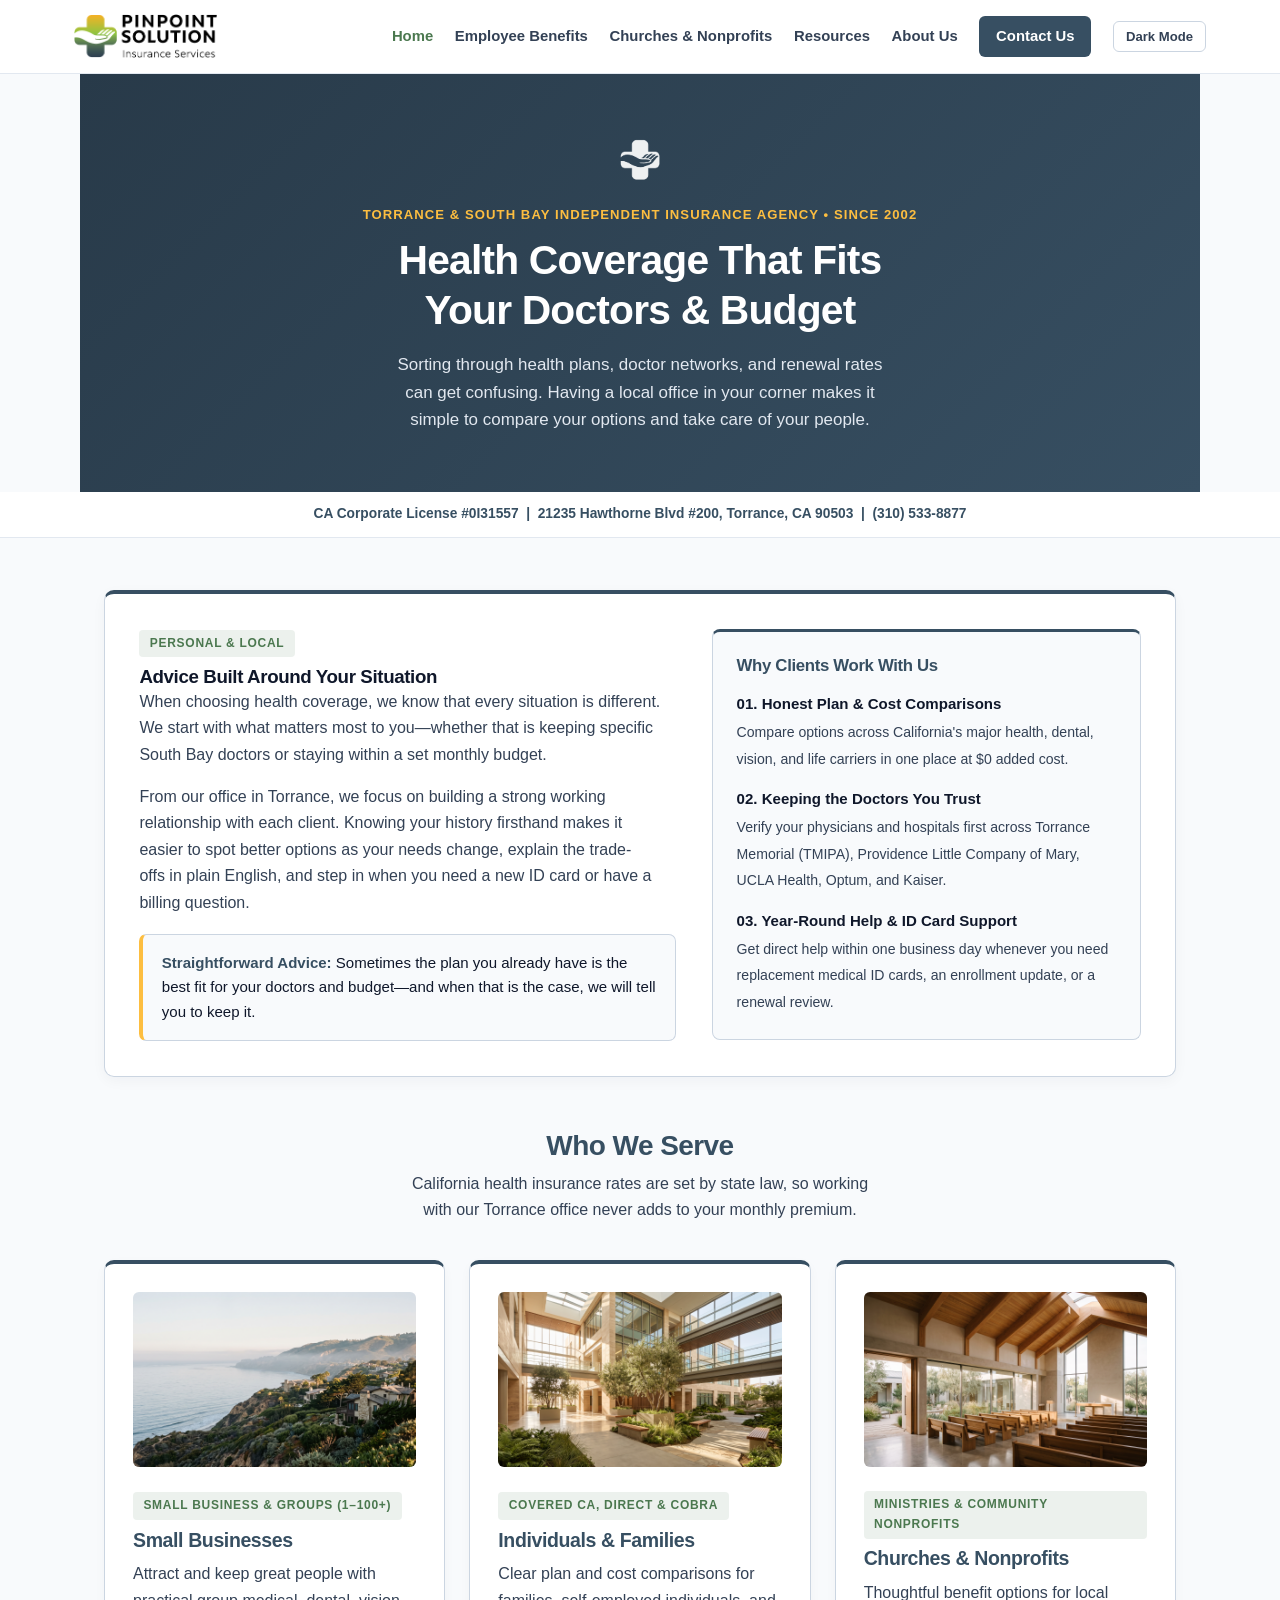
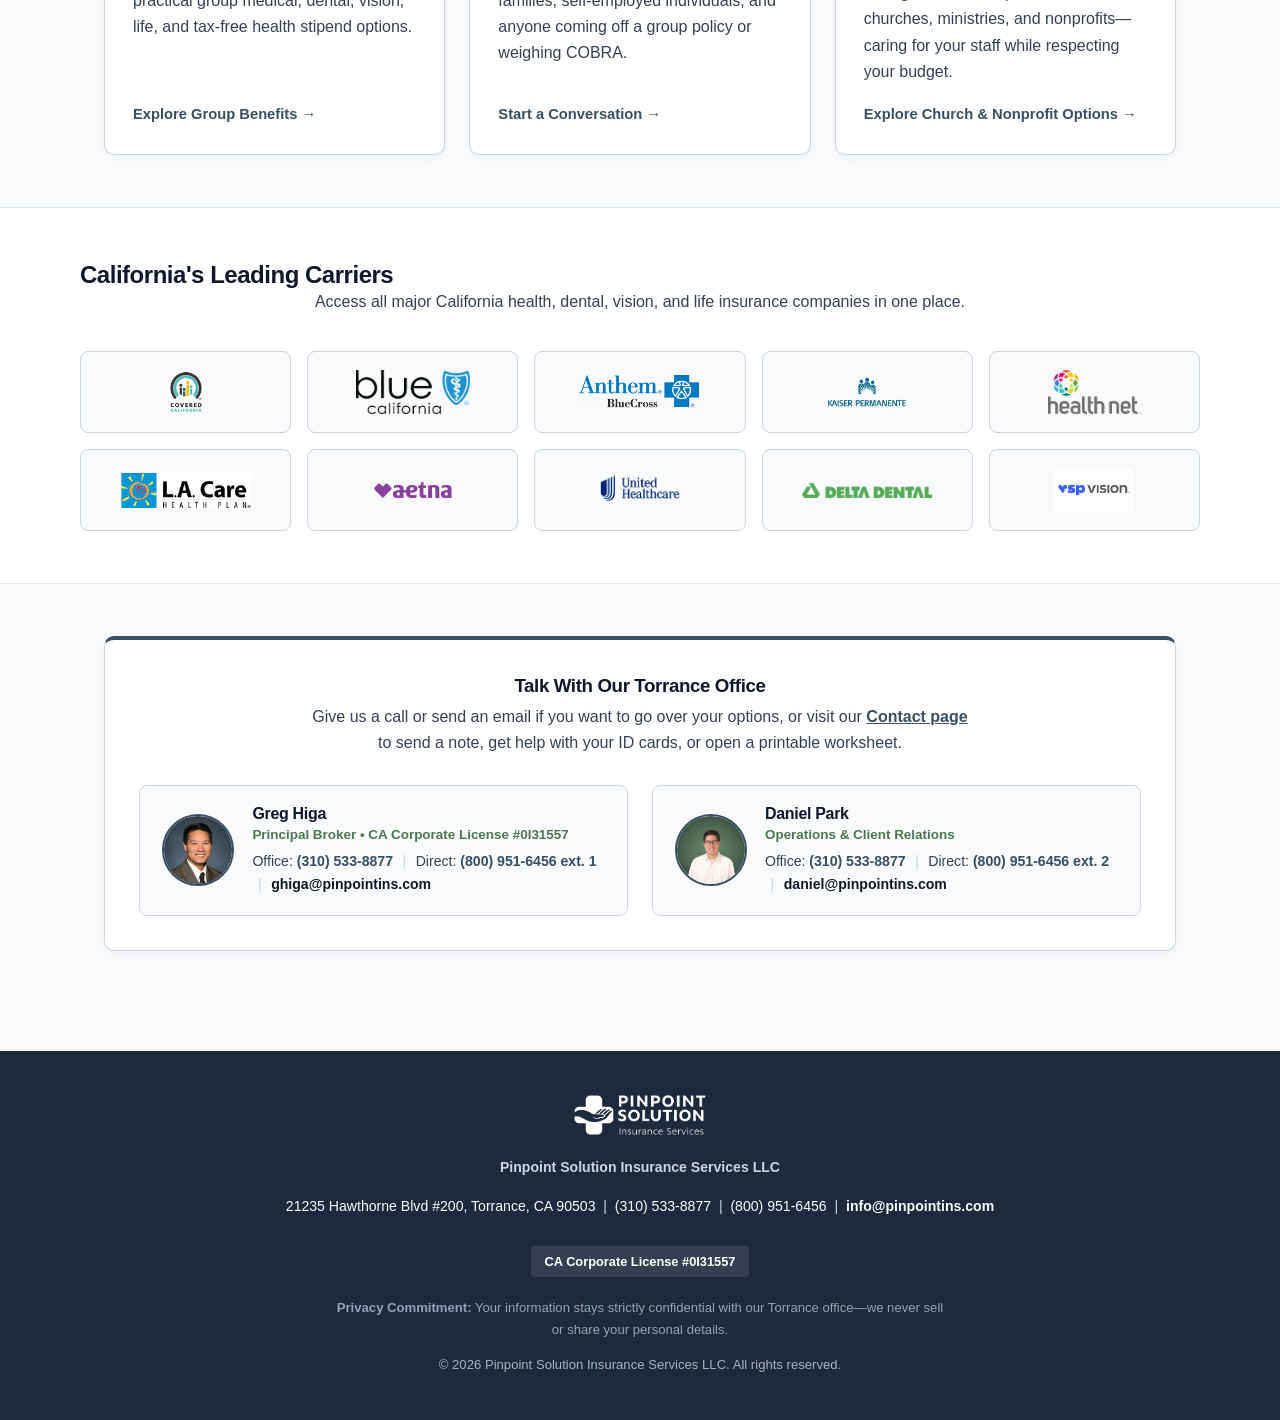
==== index.html @ db75f874 "Greg's words" ====
<!DOCTYPE html>
<html lang="en">
<head>
    <meta charset="UTF-8">
    <meta name="viewport" content="width=device-width, initial-scale=1.0">
    <meta name="description" content="Independent health, dental, vision, and life insurance in Torrance and the South Bay—helping families, small businesses, churches, and nonprofits find coverage that fits their doctors and budget.">
    <title>Pinpoint Solution Insurance Services LLC | Torrance &amp; South Bay, CA</title>
    <link rel="canonical" href="https://pinpointins.com/">
    <link rel="icon" type="image/png" href="images/logo-mark-white.png">
    <link rel="stylesheet" href="style.css?v=2026.25">
    <script>
        (function() {
            const saved = localStorage.getItem('theme') || (window.matchMedia('(prefers-color-scheme: dark)').matches ? 'dark' : 'light');
            if (saved === 'dark') document.documentElement.setAttribute('data-theme', 'dark');
        })();
    </script>
    <script type="application/ld+json">
    {
      "@context": "https://schema.org",
      "@type": "InsuranceAgency",
      "name": "Pinpoint Solution Insurance Services LLC",
      "url": "https://pinpointins.com",
      "telephone": "+1-310-533-8877",
      "email": "info@pinpointins.com",
      "foundingDate": "2013",
      "address": {
        "@type": "PostalAddress",
        "streetAddress": "21235 Hawthorne Blvd #200",
        "addressLocality": "Torrance",
        "addressRegion": "CA",
        "postalCode": "90503",
        "addressCountry": "US"
      }
    }
    </script>
</head>
<body>
    <a href="#main-content" class="skip-link">Skip to main content</a>

    <header>
        <div class="nav-container">
            <a href="index.html" class="logo-area">
                <img src="images/logo-color.png" alt="Pinpoint Solution Insurance Services" onload="this.style.display='block'; this.nextElementSibling.style.display='none';" onerror="this.style.display='none'; this.nextElementSibling.style.display='block';">
                <div class="logo-fallback-text" style="display:none;">PINPOINT SOLUTION<span>Insurance Services</span></div>
            </a>
            <button class="menu-toggle" aria-label="Toggle Navigation" aria-expanded="false" onclick="toggleMobileNav(this)">Menu</button>
            <nav class="nav-links">
                <a href="index.html" class="active">Home</a>
                <a href="benefits.html">Employee Benefits</a>
                <a href="nonprofits-churches.html">Churches &amp; Nonprofits</a>
                <a href="resources.html">Resources</a>
                <a href="about.html">About Us</a>
                <a href="quote.html" class="btn-nav">Contact Us</a>
                <button class="dark-mode-toggle" id="themeToggle" aria-label="Toggle Dark Mode" onclick="toggleTheme()">Dark Mode</button>
            </nav>
        </div>
    </header>

    <main id="main-content">
        <section class="hero">
            <img src="images/logo-mark-white.png" alt="" class="hero-mark" onerror="this.style.display='none'">
            <div class="eyebrow">Torrance &amp; South Bay Independent Insurance Agency • Since 2002</div>
            <h1>Health Coverage That Fits Your Doctors &amp; Budget</h1>
            <p>Sorting through health plans, doctor networks, and renewal rates can get confusing. Having a local office in your corner makes it simple to compare your options and take care of your people.</p>
        </section>

        <div class="trust-bar">
            CA Corporate License #0I31557 &nbsp;|&nbsp; 21235 Hawthorne Blvd #200, Torrance, CA 90503 &nbsp;|&nbsp; (310) 533-8877
        </div>

        <section>
            <div class="content-block content-split" style="margin-bottom: 3.25rem;">
                <div>
                    <span class="pillar-tag">Personal &amp; Local</span>
                    <h3>Advice Built Around Your Situation</h3>
                    <p>When choosing health coverage, we know that every situation is different. We start with what matters most to you—whether that is keeping specific South Bay doctors or staying within a set monthly budget.</p>
                    <p>From our office in Torrance, we focus on building a strong working relationship with each client. Knowing your history firsthand makes it easier to spot better options as your needs change, explain the trade-offs in plain English, and step in when you need a new ID card or have a billing question.</p>
                    <div style="margin-top: 1.15rem; padding: 0.95rem 1.15rem; background: var(--light); border: 1px solid var(--border); border-left: 4px solid var(--accent-yellow); border-radius: 0.45rem; font-size: 0.94rem; color: var(--dark);">
                        <strong style="color: var(--primary);">Straightforward Advice:</strong> Sometimes the plan you already have is the best fit for your doctors and budget—and when that is the case, we will tell you to keep it.
                    </div>
                </div>
                <div class="architectural-panel">
                    <h4>Why Clients Work With Us</h4>
                    <div class="arch-list">
                        <div class="arch-item">
                            <strong>01. Honest Plan &amp; Cost Comparisons</strong>
                            <span>Compare options across California's major health, dental, vision, and life carriers in one place at $0 added cost.</span>
                        </div>
                        <div class="arch-item">
                            <strong>02. Keeping the Doctors You Trust</strong>
                            <span>Verify your physicians and hospitals first across Torrance Memorial (TMIPA), Providence Little Company of Mary, UCLA Health, Optum, and Kaiser.</span>
                        </div>
                        <div class="arch-item">
                            <strong>03. Year-Round Help &amp; ID Card Support</strong>
                            <span>Get direct help within one business day whenever you need replacement medical ID cards, an enrollment update, or a renewal review.</span>
                        </div>
                    </div>
                </div>
            </div>

            <h2>Who We Serve</h2>
            <p class="section-intro">California health insurance rates are set by state law, so working with our Torrance office never adds to your monthly premium.</p>
            
            <div class="grid-3">
                <div class="card">
                    <div>
                        <img src="images/torrance-office-exterior.jpg" alt="South Bay commercial office building architecture" class="card-photo" loading="lazy" onerror="this.onerror=null; this.src='https://images.unsplash.com/photo-1486406146926-c627a92ad1ab?auto=format&fit=crop&w=900&q=80';">
                        <span class="pillar-tag">Small Business &amp; Groups (1–100+)</span>
                        <h3>Small Businesses</h3>
                        <p>Attract and keep great people with practical group medical, dental, vision, life, and tax-free health stipend options.</p>
                    </div>
                    <a href="benefits.html" class="card-link">Explore Group Benefits&nbsp;&rarr;</a>
                </div>
                <div class="card">
                    <div>
                        <img src="images/south-bay-medical.jpg" alt="Sunlit modern hospital campus exterior" class="card-photo" loading="lazy" onerror="this.onerror=null; this.src='https://images.unsplash.com/photo-1587351021759-3e566b6af7cc?auto=format&fit=crop&w=900&q=80';">
                        <span class="pillar-tag">Covered CA, Direct &amp; COBRA</span>
                        <h3>Individuals &amp; Families</h3>
                        <p>Clear plan and cost comparisons for families, self-employed individuals, and anyone coming off a group policy or weighing COBRA.</p>
                    </div>
                    <a href="quote.html" class="card-link">Start a Conversation&nbsp;&rarr;</a>
                </div>
                <div class="card">
                    <div>
                        <img src="images/sanctuary-architecture.jpg" alt="Wide-angle view of sunlit sanctuary architecture showing pews and vaulted ceiling" class="card-photo" loading="lazy" onerror="this.onerror=null; this.src='https://images.unsplash.com/photo-1548625361-16802b16346b?auto=format&fit=crop&w=900&q=80';">
                        <span class="pillar-tag">Ministries &amp; Community Nonprofits</span>
                        <h3>Churches &amp; Nonprofits</h3>
                        <p>Thoughtful benefit options for local churches, ministries, and nonprofits—caring for your staff while respecting your budget.</p>
                    </div>
                    <a href="nonprofits-churches.html" class="card-link">Explore Church &amp; Nonprofit Options&nbsp;&rarr;</a>
                </div>
            </div>
        </section>

        <section style="background: var(--card-bg); max-width: 100%; border-top: 1px solid var(--border-gray); border-bottom: 1px solid var(--border-gray);">
            <div style="max-width: 1120px; margin: 0 auto;">
                <h2>California's Leading Carriers</h2>
                <p class="section-intro">Access all major California health, dental, vision, and life insurance companies in one place.</p>
                
                <div class="carrier-grid">
                    <div class="carrier-card"><img src="images/coveredca.png" alt="Covered California" loading="lazy" onerror="this.style.display='none'; this.nextElementSibling.style.display='block';"><span class="carrier-fallback" style="display:none;">Covered California</span></div>
                    <div class="carrier-card"><img src="images/blueshield.png" alt="Blue Shield of California" loading="lazy" onerror="this.style.display='none'; this.nextElementSibling.style.display='block';"><span class="carrier-fallback" style="display:none;">Blue Shield of CA</span></div>
                    <div class="carrier-card"><img src="images/anthem.png" alt="Anthem Blue Cross" loading="lazy" onerror="this.style.display='none'; this.nextElementSibling.style.display='block';"><span class="carrier-fallback" style="display:none;">Anthem Blue Cross</span></div>
                    <div class="carrier-card"><img src="images/kaiser.png" alt="Kaiser Permanente" loading="lazy" onerror="this.style.display='none'; this.nextElementSibling.style.display='block';"><span class="carrier-fallback" style="display:none;">Kaiser Permanente</span></div>
                    <div class="carrier-card"><img src="images/healthnet.png" alt="Health Net" loading="lazy" onerror="this.style.display='none'; this.nextElementSibling.style.display='block';"><span class="carrier-fallback" style="display:none;">Health Net</span></div>
                    <div class="carrier-card"><img src="images/lacare.png" alt="L.A. Care Health Plan" loading="lazy" onerror="this.style.display='none'; this.nextElementSibling.style.display='block';"><span class="carrier-fallback" style="display:none;">L.A. Care</span></div>
                    <div class="carrier-card"><img src="images/aetna.png" alt="Aetna" loading="lazy" onerror="this.style.display='none'; this.nextElementSibling.style.display='block';"><span class="carrier-fallback" style="display:none;">Aetna</span></div>
                    <div class="carrier-card"><img src="images/united.png" alt="UnitedHealthcare" loading="lazy" onerror="this.style.display='none'; this.nextElementSibling.style.display='block';"><span class="carrier-fallback" style="display:none;">UnitedHealthcare</span></div>
                    <div class="carrier-card"><img src="images/delta.png" alt="Delta Dental" loading="lazy" onerror="this.style.display='none'; this.nextElementSibling.style.display='block';"><span class="carrier-fallback" style="display:none;">Delta Dental</span></div>
                    <div class="carrier-card"><img src="images/vsp.png" alt="VSP Vision" loading="lazy" onerror="this.style.display='none'; this.nextElementSibling.style.display='block';"><span class="carrier-fallback" style="display:none;">VSP Vision</span></div>
                </div>
            </div>
        </section>

        <section>
            <div class="content-block" style="margin-bottom: 0;">
                <h3 style="text-align: center; margin-bottom: 0.4rem;">Talk With Our Torrance Office</h3>
                <p style="text-align: center; max-width: 660px; margin: 0 auto 1.75rem auto;">Give us a call or send an email if you want to go over your options, or visit our <a href="quote.html" style="color: var(--primary); font-weight: 700;">Contact page</a> to send a note, get help with your ID cards, or open a printable worksheet.</p>
                
                <div class="grid-2">
                    <div class="team-mini-card">
                        <img src="images/greg-higa.jpg" alt="Greg Higa, Principal Broker" onerror="this.style.display='none'">
                        <div>
                            <h4>Greg Higa</h4>
                            <p class="team-role">Principal Broker • CA Corporate License #0I31557</p>
                            <p class="team-contact">
                                <span>Office: <a href="tel:13105338877">(310) 533-8877</a></span>
                                <span class="contact-sep">|</span>
                                <span>Direct: <a href="tel:18009516456">(800) 951-6456 ext. 1</a></span>
                                <span class="contact-sep">|</span>
                                <span class="email-text">ghiga@pinpointins.com</span>
                            </p>
                        </div>
                    </div>
                    <div class="team-mini-card">
                        <img src="images/daniel-park.jpg" alt="Daniel Park, Operations &amp; Client Relations" onerror="this.style.display='none'">
                        <div>
                            <h4>Daniel Park</h4>
                            <p class="team-role">Operations &amp; Client Relations</p>
                            <p class="team-contact">
                                <span>Office: <a href="tel:13105338877">(310) 533-8877</a></span>
                                <span class="contact-sep">|</span>
                                <span>Direct: <a href="tel:18009516456">(800) 951-6456 ext. 2</a></span>
                                <span class="contact-sep">|</span>
                                <span class="email-text">daniel@pinpointins.com</span>
                            </p>
                        </div>
                    </div>
                </div>
            </div>
        </section>
    </main>

    <footer>
        <img src="images/logo-white.png" alt="Pinpoint Solution Insurance Services" class="footer-logo" onerror="this.style.display='none'">
        <p><strong>Pinpoint Solution Insurance Services LLC</strong></p>
        <p>
            <a href="https://maps.google.com/?q=21235+Hawthorne+Blvd+%23200,+Torrance,+CA+90503" target="_blank" rel="noopener">21235 Hawthorne Blvd #200, Torrance, CA 90503</a> &nbsp;|&nbsp;
            <a href="tel:13105338877">(310) 533-8877</a> &nbsp;|&nbsp;
            <a href="tel:18009516456">(800) 951-6456</a> &nbsp;|&nbsp;
            <span class="email-text">info@pinpointins.com</span>
        </p>
        <div class="license-badge">CA Corporate License #0I31557</div>
        <p class="privacy-note"><strong>Privacy Commitment:</strong> Your information stays strictly confidential with our Torrance office—we never sell or share your personal details.</p>
        <p style="margin-top: 0.85rem; opacity: 0.8; font-size: 0.82rem;">&copy; 2026 Pinpoint Solution Insurance Services LLC. All rights reserved.</p>
    </footer>

    <script>
        function toggleMobileNav(btn) {
            const nav = document.querySelector('.nav-links');
            const isOpen = nav.classList.toggle('open');
            btn.setAttribute('aria-expanded', String(isOpen));
        }
        document.addEventListener('keydown', function(e) {
            if (e.key === 'Escape') {
                const nav = document.querySelector('.nav-links');
                const btn = document.querySelector('.menu-toggle');
                if (nav && nav.classList.contains('open')) {
                    nav.classList.remove('open');
                    if (btn) btn.setAttribute('aria-expanded', 'false');
                }
            }
        });
        function applyTheme(theme) {
            const root = document.documentElement;
            const btn = document.getElementById('themeToggle');
            const logoImg = document.querySelector('.logo-area img');
            if (theme === 'dark') {
                root.setAttribute('data-theme', 'dark');
                if (btn) btn.textContent = 'Light Mode';
                if (logoImg) logoImg.src = 'images/logo-white.png';
            } else {
                root.removeAttribute('data-theme');
                if (btn) btn.textContent = 'Dark Mode';
                if (logoImg) logoImg.src = 'images/logo-color.png';
            }
        }
        applyTheme(localStorage.getItem('theme') || (window.matchMedia('(prefers-color-scheme: dark)').matches ? 'dark' : 'light'));
        function toggleTheme() {
            const isDark = document.documentElement.getAttribute('data-theme') === 'dark';
            const newTheme = isDark ? 'light' : 'dark';
            localStorage.setItem('theme', newTheme);
            applyTheme(newTheme);
        }
    </script>
</body>
</html>
---- style.css ----
/* Pinpoint Solution Insurance Services LLC — v2026.25 Design System (Option B: Deep Forest Sage #4b784f Accents Only) */
:root {
    --primary: #374F62;
    --primary-dark: #283a49;
    --secondary-dark: #4b784f;
    --accent-yellow: #FDBE40;
    --dark: #0f172a;
    --text: #334155;
    --light: #f8fafc;
    --stone: #f1f5f9;
    --sage-tint: rgba(75, 120, 79, 0.1);
    --border: #cbd5e1;
    --border-gray: #e2e8f0;
    --card-bg: #ffffff;
}

[data-theme="dark"] {
    --primary: #527591;
    --primary-dark: #374F62;
    --secondary-dark: #7cb380;
    --accent-yellow: #FDBE40;
    --dark: #f8fafc;
    --text: #cbd5e1;
    --light: #1e293b;
    --stone: #1e293b;
    --sage-tint: rgba(124, 179, 128, 0.16);
    --border: #334155;
    --border-gray: #334155;
    --card-bg: #0f172a;
}

* {
    box-sizing: border-box;
    margin: 0;
    padding: 0;
}

body {
    font-family: -apple-system, BlinkMacSystemFont, "Segoe UI", Roboto, Helvetica, Arial, sans-serif;
    color: var(--text);
    background-color: var(--light);
    line-height: 1.65;
    -webkit-font-smoothing: antialiased;
}

h1, h2, h3, h4 {
    color: var(--dark);
    line-height: 1.22;
    letter-spacing: -0.02em;
    text-wrap: balance;
}

p {
    margin-bottom: 1rem;
    text-wrap: pretty;
}

p:last-child {
    margin-bottom: 0;
}

.skip-link {
    position: absolute;
    left: -9999px;
    top: 0;
    background: var(--primary);
    color: #fff;
    padding: 0.5rem 1rem;
    z-index: 1000;
}
.skip-link:focus {
    left: 1rem;
    top: 1rem;
}

/* Header & Navigation */
header {
    background: var(--card-bg);
    border-bottom: 1px solid var(--border-gray);
    position: sticky;
    top: 0;
    z-index: 100;
}

.nav-container {
    max-width: 1180px;
    margin: 0 auto;
    padding: 0.9rem 1.5rem;
    display: flex;
    justify-content: space-between;
    align-items: center;
    gap: 2.25rem;
}

.logo-area {
    display: flex;
    align-items: center;
    text-decoration: none;
    flex-shrink: 0;
}

.logo-area img {
    height: 44px;
    width: auto;
    display: block;
}

.logo-fallback-text {
    font-size: 1.15rem;
    font-weight: 800;
    color: var(--primary);
    line-height: 1.1;
}

.logo-fallback-text span {
    display: block;
    font-size: 0.72rem;
    font-weight: 600;
    color: var(--secondary-dark);
    text-transform: uppercase;
    letter-spacing: 0.05em;
}

.nav-links {
    display: flex;
    align-items: center;
    gap: 1.35rem;
}

.nav-links a {
    text-decoration: none;
    color: var(--text);
    font-weight: 600;
    font-size: 0.93rem;
    transition: color 0.15s ease;
    white-space: nowrap;
}

.nav-links a:hover,
.nav-links a.active {
    color: var(--secondary-dark);
}

.nav-links a.btn-nav {
    background: var(--primary);
    color: #ffffff !important;
    padding: 0.5rem 1.05rem;
    border-radius: 6px;
    font-weight: 700;
}

.nav-links a.btn-nav:hover {
    background: var(--primary-dark);
}

.dark-mode-toggle {
    background: transparent;
    border: 1px solid var(--border);
    color: var(--text);
    padding: 0.42rem 0.75rem;
    border-radius: 6px;
    font-size: 0.82rem;
    font-weight: 600;
    cursor: pointer;
    white-space: nowrap;
}

.menu-toggle {
    display: none;
    background: var(--primary);
    color: #fff;
    border: none;
    padding: 0.48rem 0.9rem;
    border-radius: 6px;
    font-weight: 700;
    cursor: pointer;
}

@media (max-width: 1080px) {
    .menu-toggle {
        display: block;
    }
    .nav-links {
        display: none;
        position: absolute;
        top: 100%;
        left: 0;
        right: 0;
        background: var(--card-bg);
        flex-direction: column;
        align-items: flex-start;
        padding: 1.25rem 1.5rem;
        border-bottom: 2px solid var(--border);
        box-shadow: 0 10px 24px rgba(0, 0, 0, 0.08);
    }
    .nav-links.open {
        display: flex;
    }
}

/* Hero Banner */
.hero {
    background: linear-gradient(135deg, #283a49 0%, #374F62 100%);
    color: #ffffff;
    text-align: center;
    padding: 4rem 1.5rem 3.6rem;
    position: relative;
}

.hero-mark {
    height: 44px;
    width: auto;
    margin-bottom: 0.85rem;
    opacity: 0.92;
}

.hero .eyebrow {
    color: var(--accent-yellow);
    font-size: 0.82rem;
    font-weight: 700;
    text-transform: uppercase;
    letter-spacing: 0.08em;
    margin-bottom: 0.65rem;
}

.hero h1 {
    color: #ffffff;
    font-size: clamp(1.85rem, 3.3vw, 2.55rem);
    max-width: 720px;
    margin: 0 auto 0.95rem auto;
    text-wrap: balance;
}

.hero p {
    color: #e2e8f0;
    font-size: 1.06rem;
    max-width: 640px;
    margin: 0 auto;
    text-wrap: balance;
}

.trust-bar {
    background: var(--card-bg);
    border-bottom: 1px solid var(--border-gray);
    text-align: center;
    padding: 0.7rem 1.25rem;
    font-size: 0.86rem;
    font-weight: 600;
    color: var(--primary);
}

/* Main Sections & Layout */
section {
    max-width: 1120px;
    margin: 0 auto;
    padding: 3.25rem 1.5rem;
}

section > h2 {
    text-align: center;
    font-size: 1.75rem;
    margin-bottom: 0.5rem;
    color: var(--primary);
}

.section-intro {
    text-align: center;
    max-width: 660px;
    margin: 0 auto 2.25rem auto;
    color: var(--text);
    text-wrap: balance;
}

.content-block {
    background: var(--card-bg);
    border: 1px solid var(--border);
    border-top: 4px solid var(--primary);
    border-radius: 10px;
    padding: 2.15rem;
    margin-bottom: 2rem;
    box-shadow: 0 4px 14px rgba(15, 23, 42, 0.04);
}

.content-split {
    display: grid;
    grid-template-columns: 1.25fr 1fr;
    gap: 2.25rem;
    align-items: start;
}

@media (max-width: 860px) {
    .content-split {
        grid-template-columns: 1fr;
    }
}

.pillar-tag {
    display: inline-block;
    background: var(--sage-tint);
    color: var(--secondary-dark);
    font-size: 0.75rem;
    font-weight: 700;
    text-transform: uppercase;
    letter-spacing: 0.06em;
    padding: 0.25rem 0.65rem;
    border-radius: 4px;
    margin-bottom: 0.55rem;
}

.architectural-panel {
    background: var(--light);
    border: 1px solid var(--border);
    border-top: 3px solid var(--primary);
    border-radius: 8px;
    padding: 1.5rem;
}

.architectural-panel h4 {
    color: var(--primary);
    font-size: 1.05rem;
    margin-bottom: 1rem;
}

.arch-list {
    display: flex;
    flex-direction: column;
    gap: 0.95rem;
}

.arch-item strong {
    display: block;
    color: var(--dark);
    font-size: 0.94rem;
    margin-bottom: 0.15rem;
}

.arch-item span {
    font-size: 0.88rem;
    color: var(--text);
}

/* Grids & Cards */
.grid-3 {
    display: grid;
    grid-template-columns: repeat(3, 1fr);
    gap: 1.5rem;
}

.grid-2 {
    display: grid;
    grid-template-columns: repeat(2, 1fr);
    gap: 1.5rem;
}

@media (max-width: 900px) {
    .grid-3, .grid-2 {
        grid-template-columns: 1fr;
    }
}

.card {
    background: var(--card-bg);
    border: 1px solid var(--border);
    border-top: 4px solid var(--primary);
    border-radius: 10px;
    padding: 1.75rem;
    display: flex;
    flex-direction: column;
    justify-content: space-between;
    box-shadow: 0 4px 12px rgba(15, 23, 42, 0.03);
}

.card h3 {
    font-size: 1.22rem;
    margin-bottom: 0.55rem;
    color: var(--primary);
}

.card-photo {
    width: 100%;
    height: 175px;
    object-fit: cover;
    border-radius: 6px;
    margin-bottom: 1rem;
}

.card-link {
    display: inline-block;
    margin-top: 1rem;
    color: var(--primary);
    font-weight: 700;
    text-decoration: none;
    font-size: 0.92rem;
}

.card-link:hover {
    color: var(--secondary-dark);
}

.worksheet-link {
    display: inline-block;
    background: var(--sage-tint);
    color: var(--secondary-dark);
    font-weight: 700;
    font-size: 0.84rem;
    padding: 0.4rem 0.8rem;
    border-radius: 6px;
    text-decoration: none;
    border: 1px solid rgba(75, 120, 79, 0.25);
}

.worksheet-link:hover {
    background: var(--primary);
    color: #ffffff;
}

/* Scenic Banner */
.scenic-banner {
    position: relative;
    border-radius: 10px;
    overflow: hidden;
    margin-bottom: 2rem;
    border: 1px solid var(--border);
}

.scenic-banner img {
    width: 100%;
    height: 250px;
    object-fit: cover;
    display: block;
}

.scenic-caption {
    background: var(--primary);
    color: #ffffff;
    font-size: 0.85rem;
    font-weight: 600;
    padding: 0.55rem 1.25rem;
    text-align: center;
}

/* Badges & Callouts */
.network-badges {
    display: flex;
    flex-wrap: wrap;
    gap: 0.5rem;
    margin-top: 0.85rem;
}

.network-badge {
    background: var(--light);
    border: 1px solid var(--border);
    border-left: 3px solid var(--secondary-dark);
    padding: 0.35rem 0.75rem;
    border-radius: 5px;
    font-size: 0.84rem;
    font-weight: 600;
    color: var(--dark);
}

.transition-callout {
    background: var(--card-bg);
    border: 1px solid var(--border);
    border-left: 4px solid var(--accent-yellow);
    border-radius: 8px;
    padding: 1.75rem 2rem;
    margin-top: 2rem;
}

.transition-callout h3 {
    color: var(--primary);
    margin-bottom: 0.5rem;
}

.closing-note {
    background: var(--card-bg);
    border: 1px solid var(--border);
    border-left: 4px solid var(--accent-yellow);
    border-radius: 8px;
    padding: 1.25rem 1.5rem;
    margin-top: 2.25rem;
    font-size: 0.95rem;
}

.closing-note a {
    color: var(--primary);
    font-weight: 700;
}

/* Tables */
.comparison-table-wrapper {
    overflow-x: auto;
}

.comparison-table {
    width: 100%;
    border-collapse: collapse;
    background: var(--card-bg);
    border: 1px solid var(--border);
    font-size: 0.92rem;
}

.comparison-table th,
.comparison-table td {
    border: 1px solid var(--border);
    padding: 0.95rem 1.1rem;
    text-align: left;
    vertical-align: top;
}

.comparison-table th {
    background: var(--light);
    color: var(--primary);
    font-weight: 700;
}

.comparison-table th.highlight-col {
    background: var(--primary);
    color: #ffffff;
    border-top: 3px solid var(--accent-yellow);
}

.comparison-table td.highlight-col {
    background: var(--stone);
    font-weight: 600;
}

/* Carrier Grid */
.carrier-grid {
    display: grid;
    grid-template-columns: repeat(5, 1fr);
    gap: 1rem;
}

@media (max-width: 860px) {
    .carrier-grid {
        grid-template-columns: repeat(2, 1fr);
    }
}

.carrier-card {
    background: var(--light);
    border: 1px solid var(--border);
    border-radius: 8px;
    height: 82px;
    display: flex;
    align-items: center;
    justify-content: center;
    padding: 0.75rem;
}

.carrier-card img {
    max-height: 44px;
    max-width: 130px;
    object-fit: contain;
}

.carrier-fallback {
    font-weight: 700;
    color: var(--primary);
    font-size: 0.9rem;
}

/* Team Cards & About Bios */
.team-mini-card {
    display: flex;
    align-items: center;
    gap: 1.15rem;
    background: var(--light);
    border: 1px solid var(--border);
    border-radius: 8px;
    padding: 1.15rem 1.35rem;
}

.team-mini-card img {
    width: 72px;
    height: 72px;
    border-radius: 50%;
    object-fit: cover;
    border: 2.5px solid var(--primary);
    flex-shrink: 0;
}

.team-role {
    font-size: 0.84rem;
    font-weight: 700;
    color: var(--secondary-dark);
    margin-bottom: 0.25rem;
}

.team-contact {
    font-size: 0.88rem;
}

.team-contact a {
    color: var(--primary);
    font-weight: 700;
    text-decoration: none;
}

.contact-sep {
    margin: 0 0.35rem;
    color: var(--border);
}

.email-text {
    font-weight: 600;
    color: var(--dark);
}

.bio-container {
    display: flex;
    align-items: flex-start;
    gap: 2rem;
}

.bio-image {
    flex: 0 0 auto;
}

.bio-image img {
    width: 175px;
    height: 175px;
    border-radius: 50%;
    object-fit: cover;
    border: 3.5px solid var(--primary);
    display: block;
}

.bio-container > div:last-child {
    flex: 1;
}

@media (max-width: 720px) {
    .bio-container {
        flex-direction: column;
        align-items: center;
        text-align: left;
    }
}

/* Forms (quote.html) */
.mode-tabs {
    display: flex;
    gap: 0.5rem;
    margin-bottom: 1.5rem;
    flex-wrap: wrap;
}

.mode-tab {
    flex: 1;
    min-width: 220px;
    background: var(--light);
    border: 1px solid var(--border);
    color: var(--text);
    padding: 0.75rem 1rem;
    border-radius: 8px;
    font-weight: 700;
    font-size: 0.88rem;
    cursor: pointer;
    text-align: center;
}

.mode-tab.active {
    background: var(--primary);
    color: #ffffff;
    border-color: var(--primary);
}

.form-grid {
    display: grid;
    grid-template-columns: repeat(2, 1fr);
    gap: 1rem;
}

@media (max-width: 680px) {
    .form-grid {
        grid-template-columns: 1fr;
    }
}

.form-group {
    display: flex;
    flex-direction: column;
    gap: 0.3rem;
}

.form-group label {
    font-size: 0.86rem;
    font-weight: 700;
    color: var(--primary);
}

.field-hint {
    font-size: 0.78rem;
    color: var(--text);
    opacity: 0.85;
}

.form-group input,
.form-group select,
.form-group textarea {
    padding: 0.65rem 0.8rem;
    border: 1px solid var(--border);
    border-radius: 6px;
    font-size: 0.92rem;
    background: var(--card-bg);
    color: var(--dark);
    font-family: inherit;
}

.census-panel {
    background: var(--light);
    border: 1px solid var(--border);
    border-radius: 8px;
    padding: 1.25rem;
    margin-top: 1.25rem;
}

.census-row {
    display: grid;
    grid-template-columns: 1.2fr 1fr 0.9fr auto;
    gap: 0.75rem;
    align-items: end;
    margin-bottom: 0.75rem;
}

@media (max-width: 680px) {
    .census-row {
        grid-template-columns: 1fr;
    }
}

.add-member-btn,
.remove-member-btn {
    background: transparent;
    border: 1px solid var(--primary);
    color: var(--primary);
    padding: 0.45rem 0.85rem;
    border-radius: 6px;
    font-weight: 700;
    font-size: 0.84rem;
    cursor: pointer;
}

.pills-container {
    display: flex;
    flex-wrap: wrap;
    gap: 0.5rem;
}

.pill {
    background: var(--light);
    border: 1px solid var(--border);
    color: var(--text);
    padding: 0.45rem 0.85rem;
    border-radius: 20px;
    font-size: 0.84rem;
    font-weight: 600;
    cursor: pointer;
}

.pill.selected {
    background: var(--primary);
    color: #ffffff;
    border-color: var(--primary);
}

.btn {
    background: var(--primary);
    color: #ffffff;
    border: none;
    padding: 0.9rem 1.75rem;
    border-radius: 8px;
    font-weight: 700;
    font-size: 0.98rem;
    cursor: pointer;
}

.btn:hover {
    background: var(--primary-dark);
}

.btn-secondary {
    background: var(--light);
    border: 1px solid var(--border);
    color: var(--primary);
    border-radius: 6px;
    font-weight: 700;
    cursor: pointer;
    text-decoration: none;
    display: inline-block;
}

/* Footer */
footer {
    background: #1e293b;
    color: #cbd5e1;
    text-align: center;
    padding: 2.75rem 1.5rem;
    font-size: 0.88rem;
    margin-top: 3rem;
}

.footer-logo {
    height: 40px;
    width: auto;
    margin-bottom: 0.85rem;
}

footer a {
    color: #f8fafc;
    text-decoration: none;
}

footer .email-text {
    color: #f8fafc;
}

.license-badge {
    display: inline-block;
    background: rgba(255, 255, 255, 0.1);
    color: #ffffff;
    padding: 0.3rem 0.85rem;
    border-radius: 4px;
    font-weight: 700;
    font-size: 0.8rem;
    margin: 0.75rem 0;
}

.privacy-note {
    max-width: 620px;
    margin: 0.5rem auto 0 auto;
    font-size: 0.82rem;
    color: #94a3b8;
}
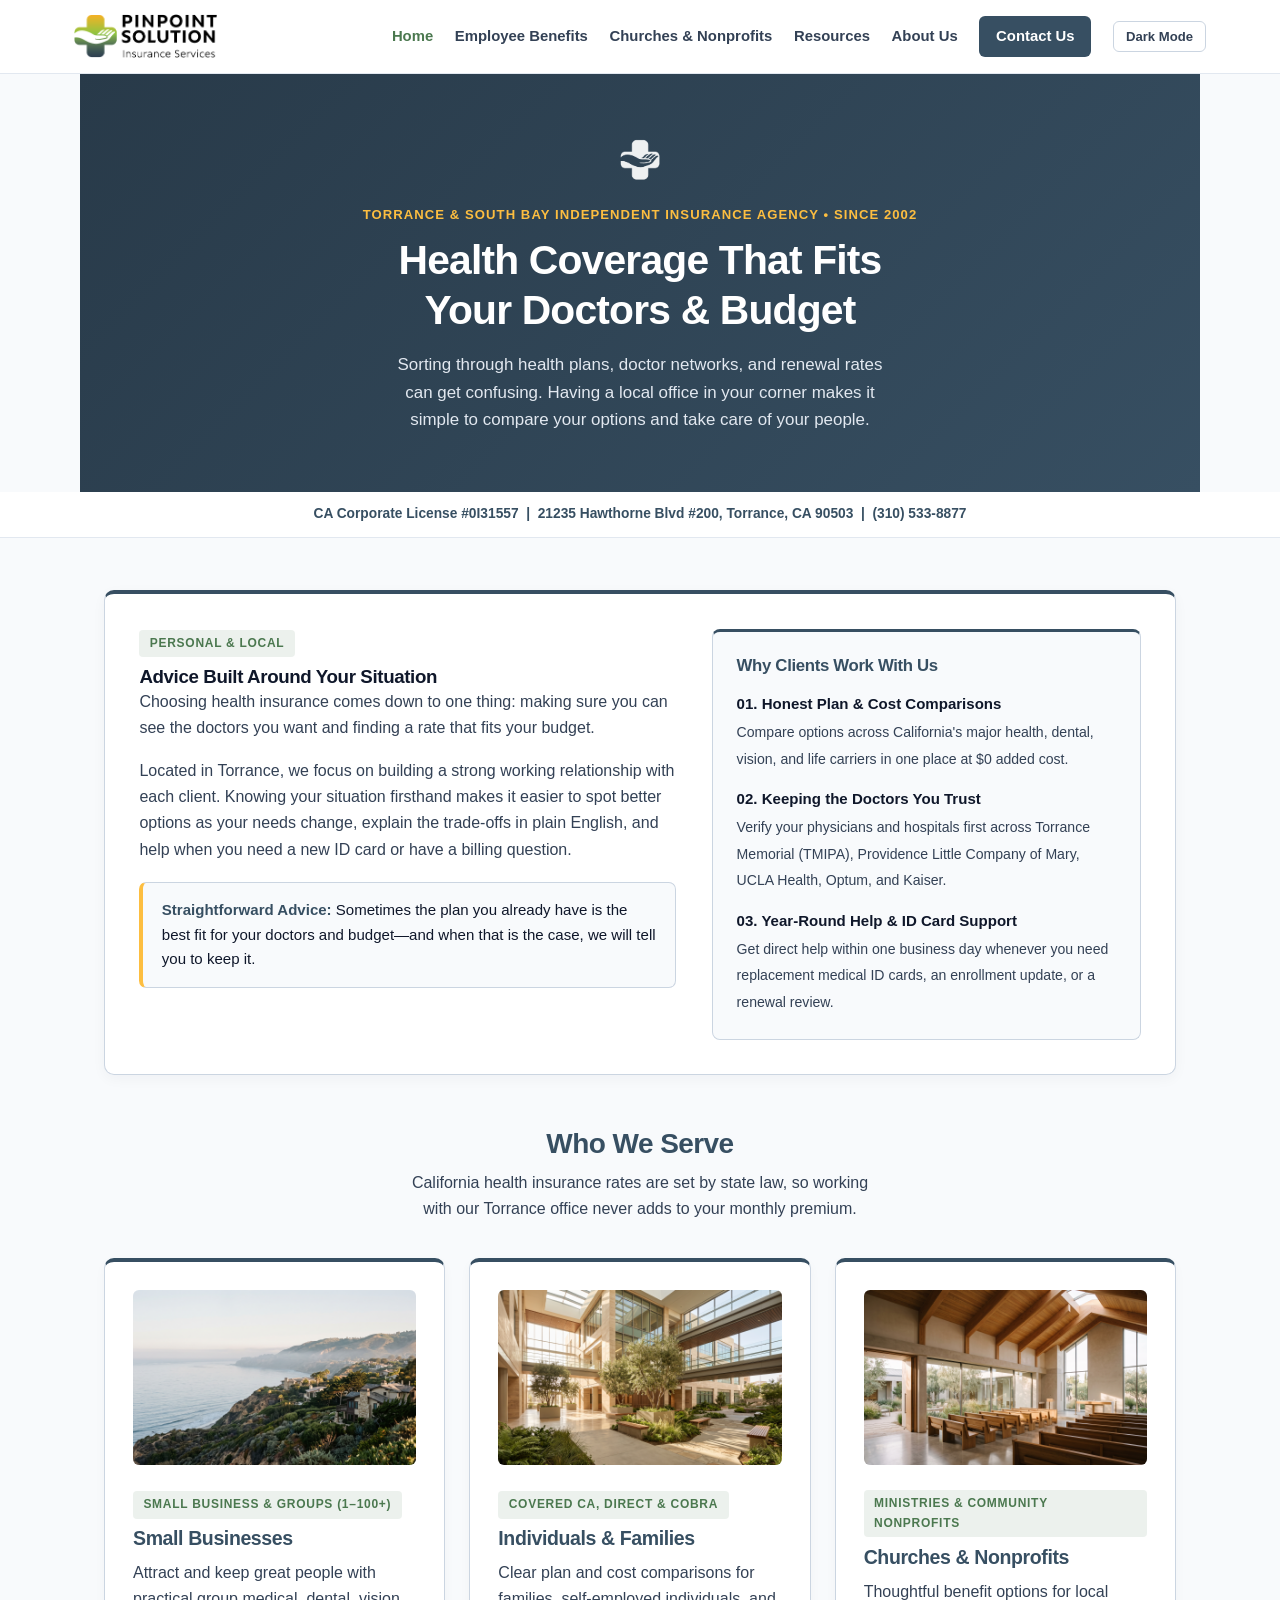
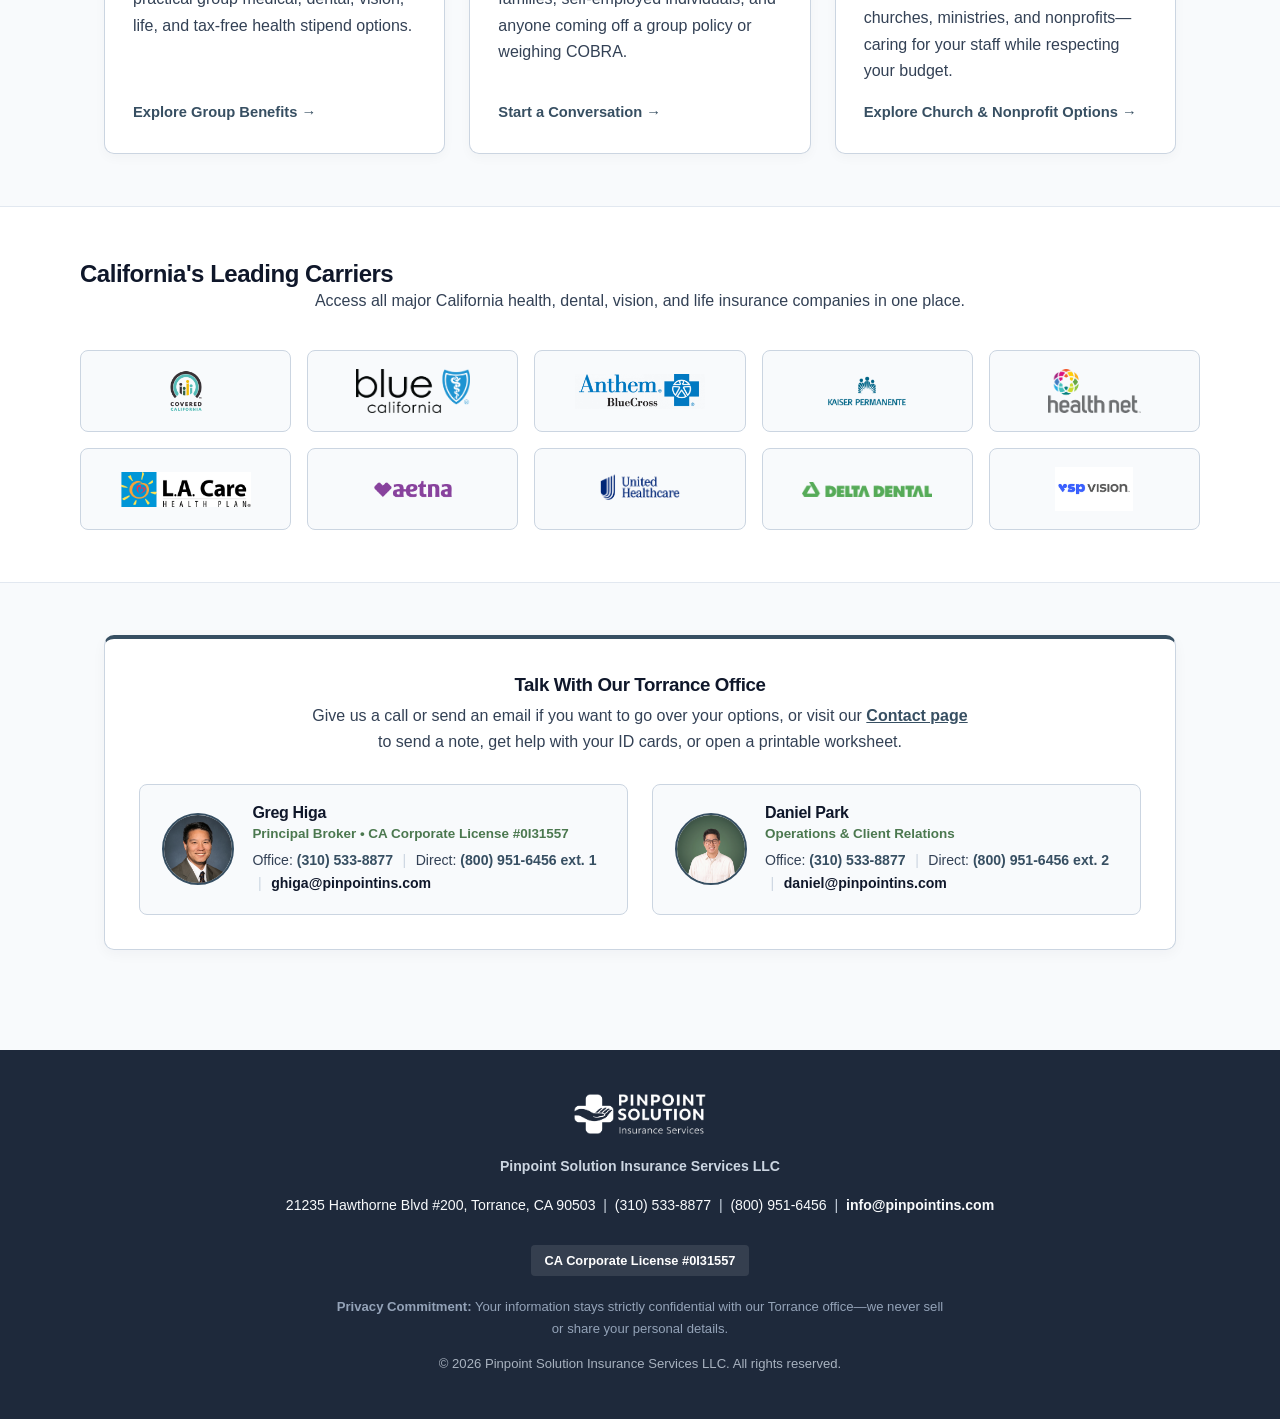
==== commit e1ecb897: "step back" ====
--- a/index.html
+++ b/index.html
@@ -7,7 +7,7 @@
     <title>Pinpoint Solution Insurance Services LLC | Torrance &amp; South Bay, CA</title>
     <link rel="canonical" href="https://pinpointins.com/">
     <link rel="icon" type="image/png" href="images/logo-mark-white.png">
-    <link rel="stylesheet" href="style.css?v=2026.25">
+    <link rel="stylesheet" href="style.css?v=2026.24">
     <script>
         (function() {
             const saved = localStorage.getItem('theme') || (window.matchMedia('(prefers-color-scheme: dark)').matches ? 'dark' : 'light');
@@ -73,8 +73,8 @@
                 <div>
                     <span class="pillar-tag">Personal &amp; Local</span>
                     <h3>Advice Built Around Your Situation</h3>
-                    <p>When choosing health coverage, we know that every situation is different. We start with what matters most to you—whether that is keeping specific South Bay doctors or staying within a set monthly budget.</p>
-                    <p>From our office in Torrance, we focus on building a strong working relationship with each client. Knowing your history firsthand makes it easier to spot better options as your needs change, explain the trade-offs in plain English, and step in when you need a new ID card or have a billing question.</p>
+                    <p>Choosing health insurance comes down to one thing: making sure you can see the doctors you want and finding a rate that fits your budget.</p>
+                    <p>Located in Torrance, we focus on building a strong working relationship with each client. Knowing your situation firsthand makes it easier to spot better options as your needs change, explain the trade-offs in plain English, and help when you need a new ID card or have a billing question.</p>
                     <div style="margin-top: 1.15rem; padding: 0.95rem 1.15rem; background: var(--light); border: 1px solid var(--border); border-left: 4px solid var(--accent-yellow); border-radius: 0.45rem; font-size: 0.94rem; color: var(--dark);">
                         <strong style="color: var(--primary);">Straightforward Advice:</strong> Sometimes the plan you already have is the best fit for your doctors and budget—and when that is the case, we will tell you to keep it.
                     </div>
--- a/style.css
+++ b/style.css
@@ -1,4 +1,4 @@
-/* Pinpoint Solution Insurance Services LLC — v2026.25 Design System (Option B: Deep Forest Sage #4b784f Accents Only) */
+/* Pinpoint Solution Insurance Services LLC — v2026.24 Design System (Option B: Deep Forest Sage #4b784f Accents Only) */
 :root {
     --primary: #374F62;
     --primary-dark: #283a49;
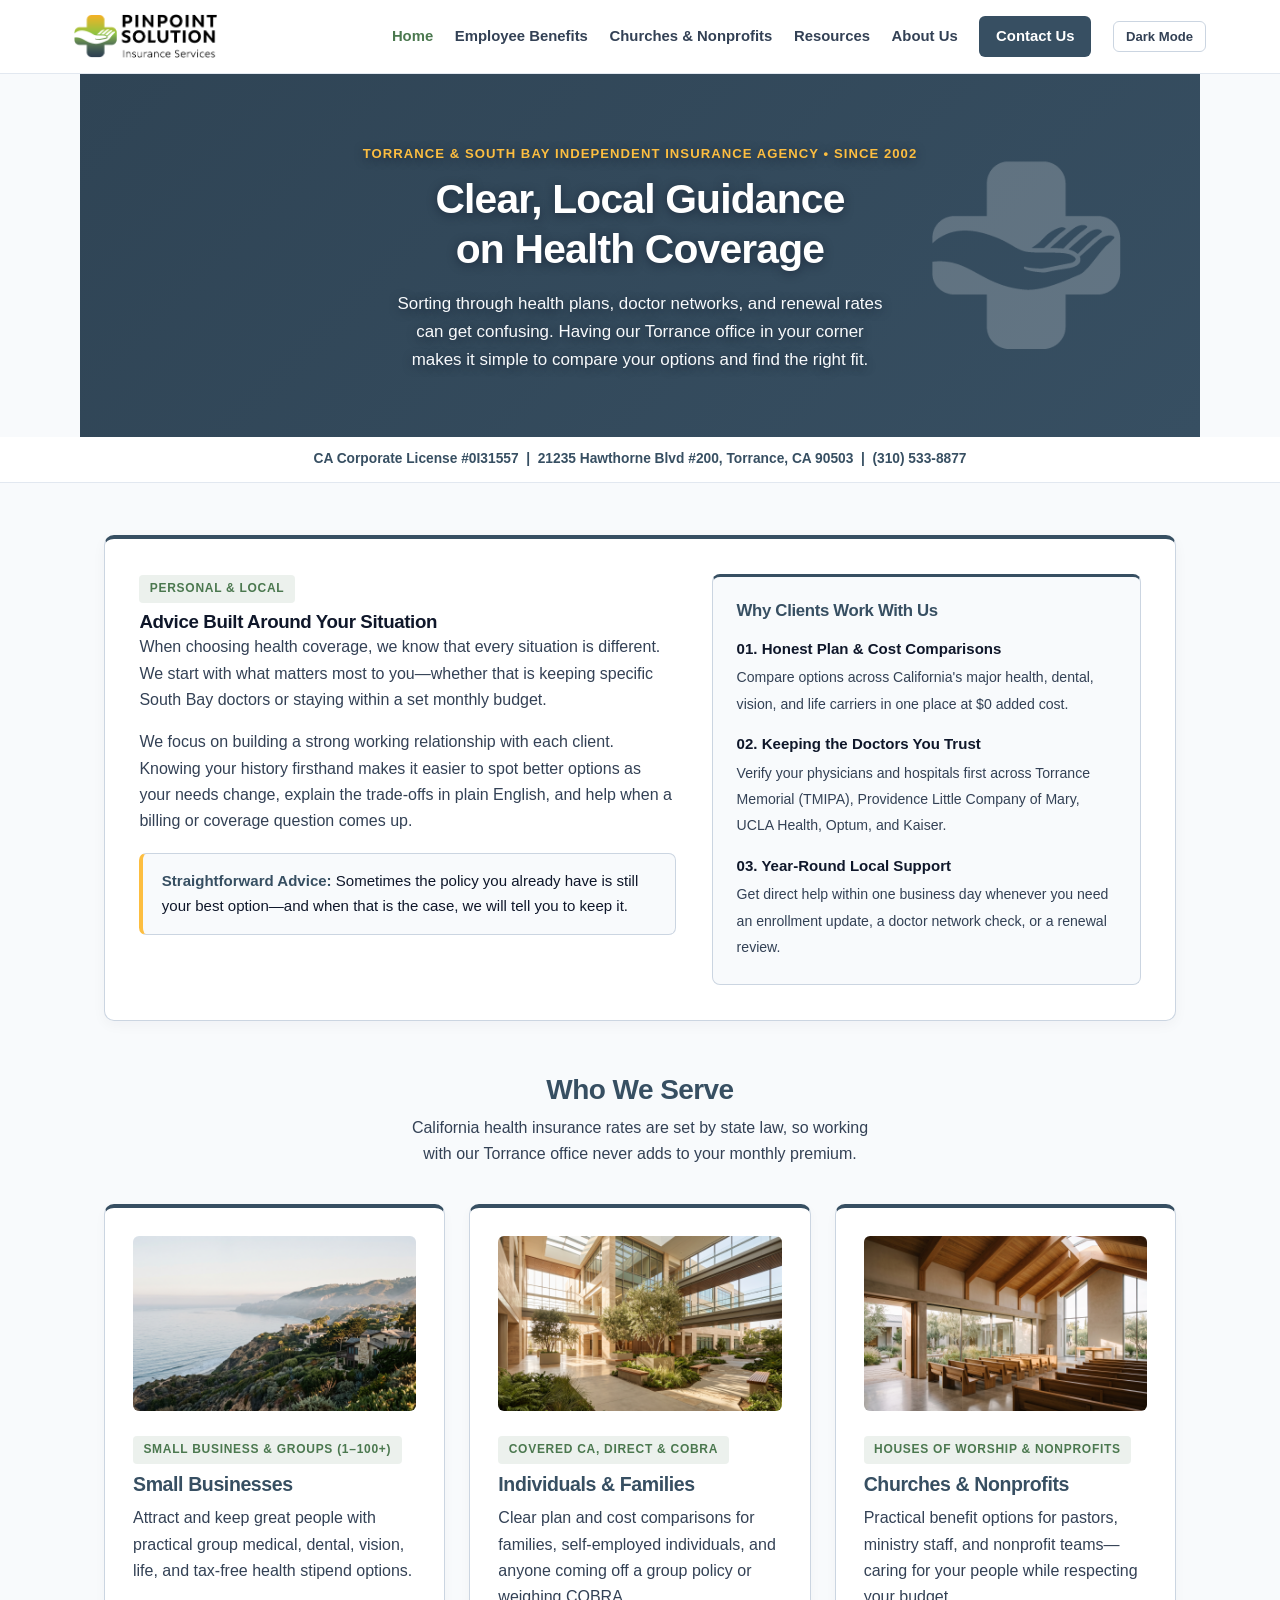
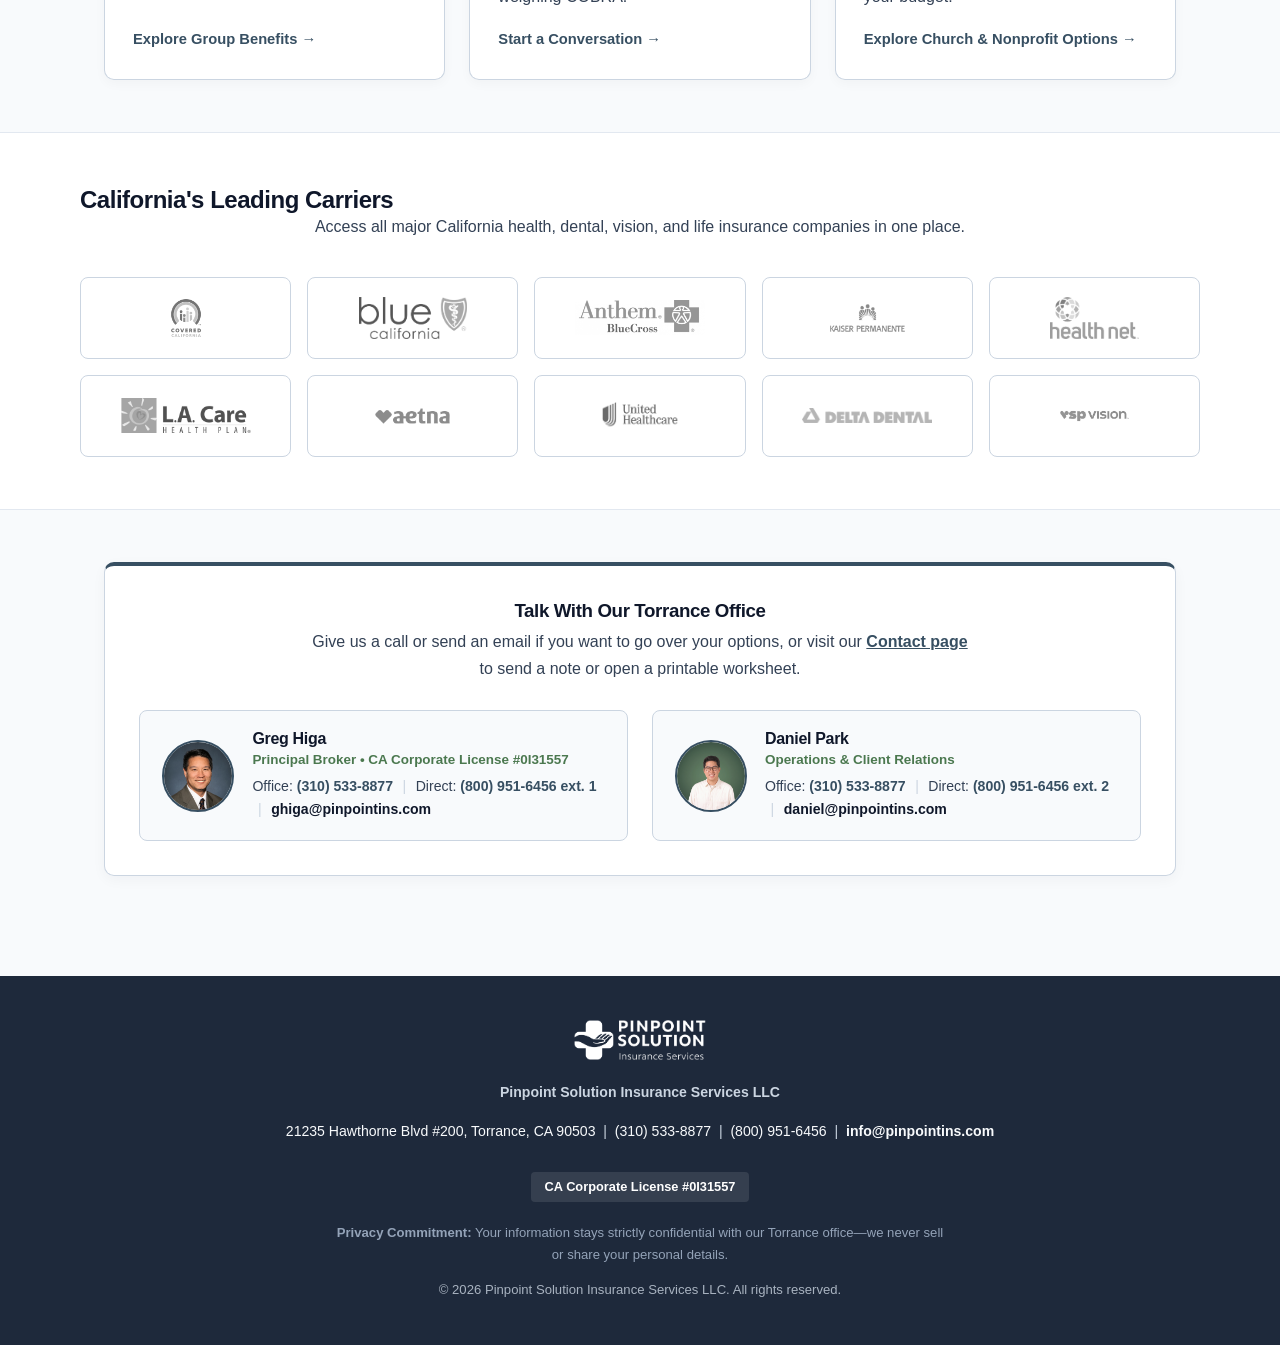
==== commit a265112f: "art" ====
--- a/index.html
+++ b/index.html
@@ -7,7 +7,7 @@
     <title>Pinpoint Solution Insurance Services LLC | Torrance &amp; South Bay, CA</title>
     <link rel="canonical" href="https://pinpointins.com/">
     <link rel="icon" type="image/png" href="images/logo-mark-white.png">
-    <link rel="stylesheet" href="style.css?v=2026.24">
+    <link rel="stylesheet" href="style.css?v=2026.27">
     <script>
         (function() {
             const saved = localStorage.getItem('theme') || (window.matchMedia('(prefers-color-scheme: dark)').matches ? 'dark' : 'light');
@@ -60,8 +60,8 @@
         <section class="hero">
             <img src="images/logo-mark-white.png" alt="" class="hero-mark" onerror="this.style.display='none'">
             <div class="eyebrow">Torrance &amp; South Bay Independent Insurance Agency • Since 2002</div>
-            <h1>Health Coverage That Fits Your Doctors &amp; Budget</h1>
-            <p>Sorting through health plans, doctor networks, and renewal rates can get confusing. Having a local office in your corner makes it simple to compare your options and take care of your people.</p>
+            <h1>Clear, Local Guidance on Health Coverage</h1>
+            <p>Sorting through health plans, doctor networks, and renewal rates can get confusing. Having our Torrance office in your corner makes it simple to compare your options and find the right fit.</p>
         </section>
 
         <div class="trust-bar">
@@ -73,10 +73,10 @@
                 <div>
                     <span class="pillar-tag">Personal &amp; Local</span>
                     <h3>Advice Built Around Your Situation</h3>
-                    <p>Choosing health insurance comes down to one thing: making sure you can see the doctors you want and finding a rate that fits your budget.</p>
-                    <p>Located in Torrance, we focus on building a strong working relationship with each client. Knowing your situation firsthand makes it easier to spot better options as your needs change, explain the trade-offs in plain English, and help when you need a new ID card or have a billing question.</p>
+                    <p>When choosing health coverage, we know that every situation is different. We start with what matters most to you—whether that is keeping specific South Bay doctors or staying within a set monthly budget.</p>
+                    <p>We focus on building a strong working relationship with each client. Knowing your history firsthand makes it easier to spot better options as your needs change, explain the trade-offs in plain English, and help when a billing or coverage question comes up.</p>
                     <div style="margin-top: 1.15rem; padding: 0.95rem 1.15rem; background: var(--light); border: 1px solid var(--border); border-left: 4px solid var(--accent-yellow); border-radius: 0.45rem; font-size: 0.94rem; color: var(--dark);">
-                        <strong style="color: var(--primary);">Straightforward Advice:</strong> Sometimes the plan you already have is the best fit for your doctors and budget—and when that is the case, we will tell you to keep it.
+                        <strong style="color: var(--primary);">Straightforward Advice:</strong> Sometimes the policy you already have is still your best option—and when that is the case, we will tell you to keep it.
                     </div>
                 </div>
                 <div class="architectural-panel">
@@ -91,8 +91,8 @@
                             <span>Verify your physicians and hospitals first across Torrance Memorial (TMIPA), Providence Little Company of Mary, UCLA Health, Optum, and Kaiser.</span>
                         </div>
                         <div class="arch-item">
-                            <strong>03. Year-Round Help &amp; ID Card Support</strong>
-                            <span>Get direct help within one business day whenever you need replacement medical ID cards, an enrollment update, or a renewal review.</span>
+                            <strong>03. Year-Round Local Support</strong>
+                            <span>Get direct help within one business day whenever you need an enrollment update, a doctor network check, or a renewal review.</span>
                         </div>
                     </div>
                 </div>
@@ -123,9 +123,9 @@
                 <div class="card">
                     <div>
                         <img src="images/sanctuary-architecture.jpg" alt="Wide-angle view of sunlit sanctuary architecture showing pews and vaulted ceiling" class="card-photo" loading="lazy" onerror="this.onerror=null; this.src='https://images.unsplash.com/photo-1548625361-16802b16346b?auto=format&fit=crop&w=900&q=80';">
-                        <span class="pillar-tag">Ministries &amp; Community Nonprofits</span>
+                        <span class="pillar-tag">Houses of Worship &amp; Nonprofits</span>
                         <h3>Churches &amp; Nonprofits</h3>
-                        <p>Thoughtful benefit options for local churches, ministries, and nonprofits—caring for your staff while respecting your budget.</p>
+                        <p>Practical benefit options for pastors, ministry staff, and nonprofit teams—caring for your people while respecting your budget.</p>
                     </div>
                     <a href="nonprofits-churches.html" class="card-link">Explore Church &amp; Nonprofit Options&nbsp;&rarr;</a>
                 </div>
@@ -155,7 +155,7 @@
         <section>
             <div class="content-block" style="margin-bottom: 0;">
                 <h3 style="text-align: center; margin-bottom: 0.4rem;">Talk With Our Torrance Office</h3>
-                <p style="text-align: center; max-width: 660px; margin: 0 auto 1.75rem auto;">Give us a call or send an email if you want to go over your options, or visit our <a href="quote.html" style="color: var(--primary); font-weight: 700;">Contact page</a> to send a note, get help with your ID cards, or open a printable worksheet.</p>
+                <p style="text-align: center; max-width: 660px; margin: 0 auto 1.75rem auto;">Give us a call or send an email if you want to go over your options, or visit our <a href="quote.html" style="color: var(--primary); font-weight: 700;">Contact page</a> to send a note or open a printable worksheet.</p>
                 
                 <div class="grid-2">
                     <div class="team-mini-card">
--- a/style.css
+++ b/style.css
@@ -1,4 +1,4 @@
-/* Pinpoint Solution Insurance Services LLC — v2026.24 Design System (Option B: Deep Forest Sage #4b784f Accents Only) */
+/* Pinpoint Solution Insurance Services LLC — v2026.27 Design System (Option B: Deep Forest Sage #4b784f Accents Only) */
 :root {
     --primary: #374F62;
     --primary-dark: #283a49;
@@ -198,20 +198,40 @@
     }
 }
 
-/* Hero Banner */
+/* Hero Banner — Noticeable Background Image With Balanced Translucent Slate Overlay */
 .hero {
-    background: linear-gradient(135deg, #283a49 0%, #374F62 100%);
+    background-color: #374F62;
+    background-image:
+        linear-gradient(135deg, rgba(40, 58, 73, 0.52) 0%, rgba(55, 79, 98, 0.44) 100%),
+        url('https://images.unsplash.com/photo-1486406146926-c627a92ad1ab?auto=format&fit=crop&w=1800&q=80');
+    background-size: cover;
+    background-position: center;
+    background-repeat: no-repeat;
     color: #ffffff;
     text-align: center;
-    padding: 4rem 1.5rem 3.6rem;
+    padding: 4.35rem 1.5rem 3.95rem;
     position: relative;
+    overflow: hidden;
+}
+
+.hero .eyebrow,
+.hero h1,
+.hero p {
+    position: relative;
+    z-index: 2;
+    text-shadow: 0 2px 10px rgba(15, 23, 42, 0.55);
 }
 
 .hero-mark {
-    height: 44px;
+    position: absolute;
+    right: 6%;
+    top: 50%;
+    transform: translateY(-50%);
+    height: 210px;
     width: auto;
-    margin-bottom: 0.85rem;
-    opacity: 0.92;
+    opacity: 0.22;
+    pointer-events: none;
+    z-index: 1;
 }
 
 .hero .eyebrow {
@@ -232,7 +252,7 @@
 }
 
 .hero p {
-    color: #e2e8f0;
+    color: #f8fafc;
     font-size: 1.06rem;
     max-width: 640px;
     margin: 0 auto;
@@ -407,6 +427,7 @@
     border-radius: 6px;
     text-decoration: none;
     border: 1px solid rgba(75, 120, 79, 0.25);
+    transition: all 0.15s ease;
 }
 
 .worksheet-link:hover {
@@ -425,13 +446,13 @@
 
 .scenic-banner img {
     width: 100%;
-    height: 250px;
+    height: 260px;
     object-fit: cover;
     display: block;
 }
 
 .scenic-caption {
-    background: var(--primary);
+    background: rgba(55, 79, 98, 0.92);
     color: #ffffff;
     font-size: 0.85rem;
     font-weight: 600;
@@ -525,7 +546,7 @@
     font-weight: 600;
 }
 
-/* Carrier Grid */
+/* Carrier Grid — Refined Monochrome Grayscale by Default, Full Color on Hover */
 .carrier-grid {
     display: grid;
     grid-template-columns: repeat(5, 1fr);
@@ -539,25 +560,44 @@
 }
 
 .carrier-card {
-    background: var(--light);
+    background: #ffffff;
     border: 1px solid var(--border);
     border-radius: 8px;
     height: 82px;
     display: flex;
     align-items: center;
     justify-content: center;
-    padding: 0.75rem;
+    padding: 0.75rem 1rem;
+    transition: border-color 0.2s ease, box-shadow 0.2s ease;
+}
+
+[data-theme="dark"] .carrier-card {
+    background: #f1f5f9;
 }
 
 .carrier-card img {
-    max-height: 44px;
+    max-height: 42px;
     max-width: 130px;
     object-fit: contain;
+    filter: grayscale(100%);
+    opacity: 0.68;
+    transition: filter 0.25s ease, opacity 0.25s ease, transform 0.25s ease;
+}
+
+.carrier-card:hover {
+    border-color: var(--primary);
+    box-shadow: 0 4px 12px rgba(55, 79, 98, 0.08);
+}
+
+.carrier-card:hover img {
+    filter: grayscale(0%);
+    opacity: 1;
+    transform: scale(1.03);
 }
 
 .carrier-fallback {
     font-weight: 700;
-    color: var(--primary);
+    color: #374F62;
     font-size: 0.9rem;
 }
 
@@ -639,32 +679,51 @@
     }
 }
 
-/* Forms (quote.html) */
+/* Forms & Interactive Mode Tabs (quote.html) */
 .mode-tabs {
     display: flex;
-    gap: 0.5rem;
-    margin-bottom: 1.5rem;
+    gap: 0.65rem;
+    margin-bottom: 0.85rem;
     flex-wrap: wrap;
 }
 
 .mode-tab {
     flex: 1;
-    min-width: 220px;
+    min-width: 240px;
     background: var(--light);
-    border: 1px solid var(--border);
+    border: 2px solid var(--border);
     color: var(--text);
-    padding: 0.75rem 1rem;
+    padding: 0.85rem 1.1rem;
     border-radius: 8px;
     font-weight: 700;
-    font-size: 0.88rem;
+    font-size: 0.9rem;
     cursor: pointer;
     text-align: center;
+    transition: all 0.18s ease;
+    user-select: none;
+}
+
+.mode-tab:hover {
+    border-color: var(--primary);
+    color: var(--primary);
+    background: var(--card-bg);
 }
 
 .mode-tab.active {
     background: var(--primary);
     color: #ffffff;
     border-color: var(--primary);
+    box-shadow: 0 4px 12px rgba(55, 79, 98, 0.22);
+}
+
+.mode-status-banner {
+    background: var(--sage-tint);
+    border-left: 4px solid var(--secondary-dark);
+    color: var(--dark);
+    padding: 0.7rem 1rem;
+    border-radius: 6px;
+    font-size: 0.88rem;
+    margin-bottom: 1.35rem;
 }
 
 .form-grid {
@@ -711,7 +770,7 @@
 
 .census-panel {
     background: var(--light);
-    border: 1px solid var(--border);
+    border: 1.5px solid var(--primary);
     border-radius: 8px;
     padding: 1.25rem;
     margin-top: 1.25rem;
@@ -741,6 +800,13 @@
     font-weight: 700;
     font-size: 0.84rem;
     cursor: pointer;
+    transition: all 0.15s ease;
+}
+
+.add-member-btn:hover,
+.remove-member-btn:hover {
+    background: var(--primary);
+    color: #ffffff;
 }
 
 .pills-container {
@@ -751,19 +817,27 @@
 
 .pill {
     background: var(--light);
-    border: 1px solid var(--border);
+    border: 1.5px solid var(--border);
     color: var(--text);
-    padding: 0.45rem 0.85rem;
+    padding: 0.48rem 0.9rem;
     border-radius: 20px;
     font-size: 0.84rem;
     font-weight: 600;
     cursor: pointer;
+    transition: all 0.15s ease;
+    user-select: none;
+}
+
+.pill:hover {
+    border-color: var(--primary);
+    color: var(--primary);
 }
 
 .pill.selected {
     background: var(--primary);
     color: #ffffff;
     border-color: var(--primary);
+    box-shadow: 0 2px 6px rgba(55, 79, 98, 0.18);
 }
 
 .btn {
@@ -775,6 +849,7 @@
     font-weight: 700;
     font-size: 0.98rem;
     cursor: pointer;
+    transition: background 0.15s ease;
 }
 
 .btn:hover {
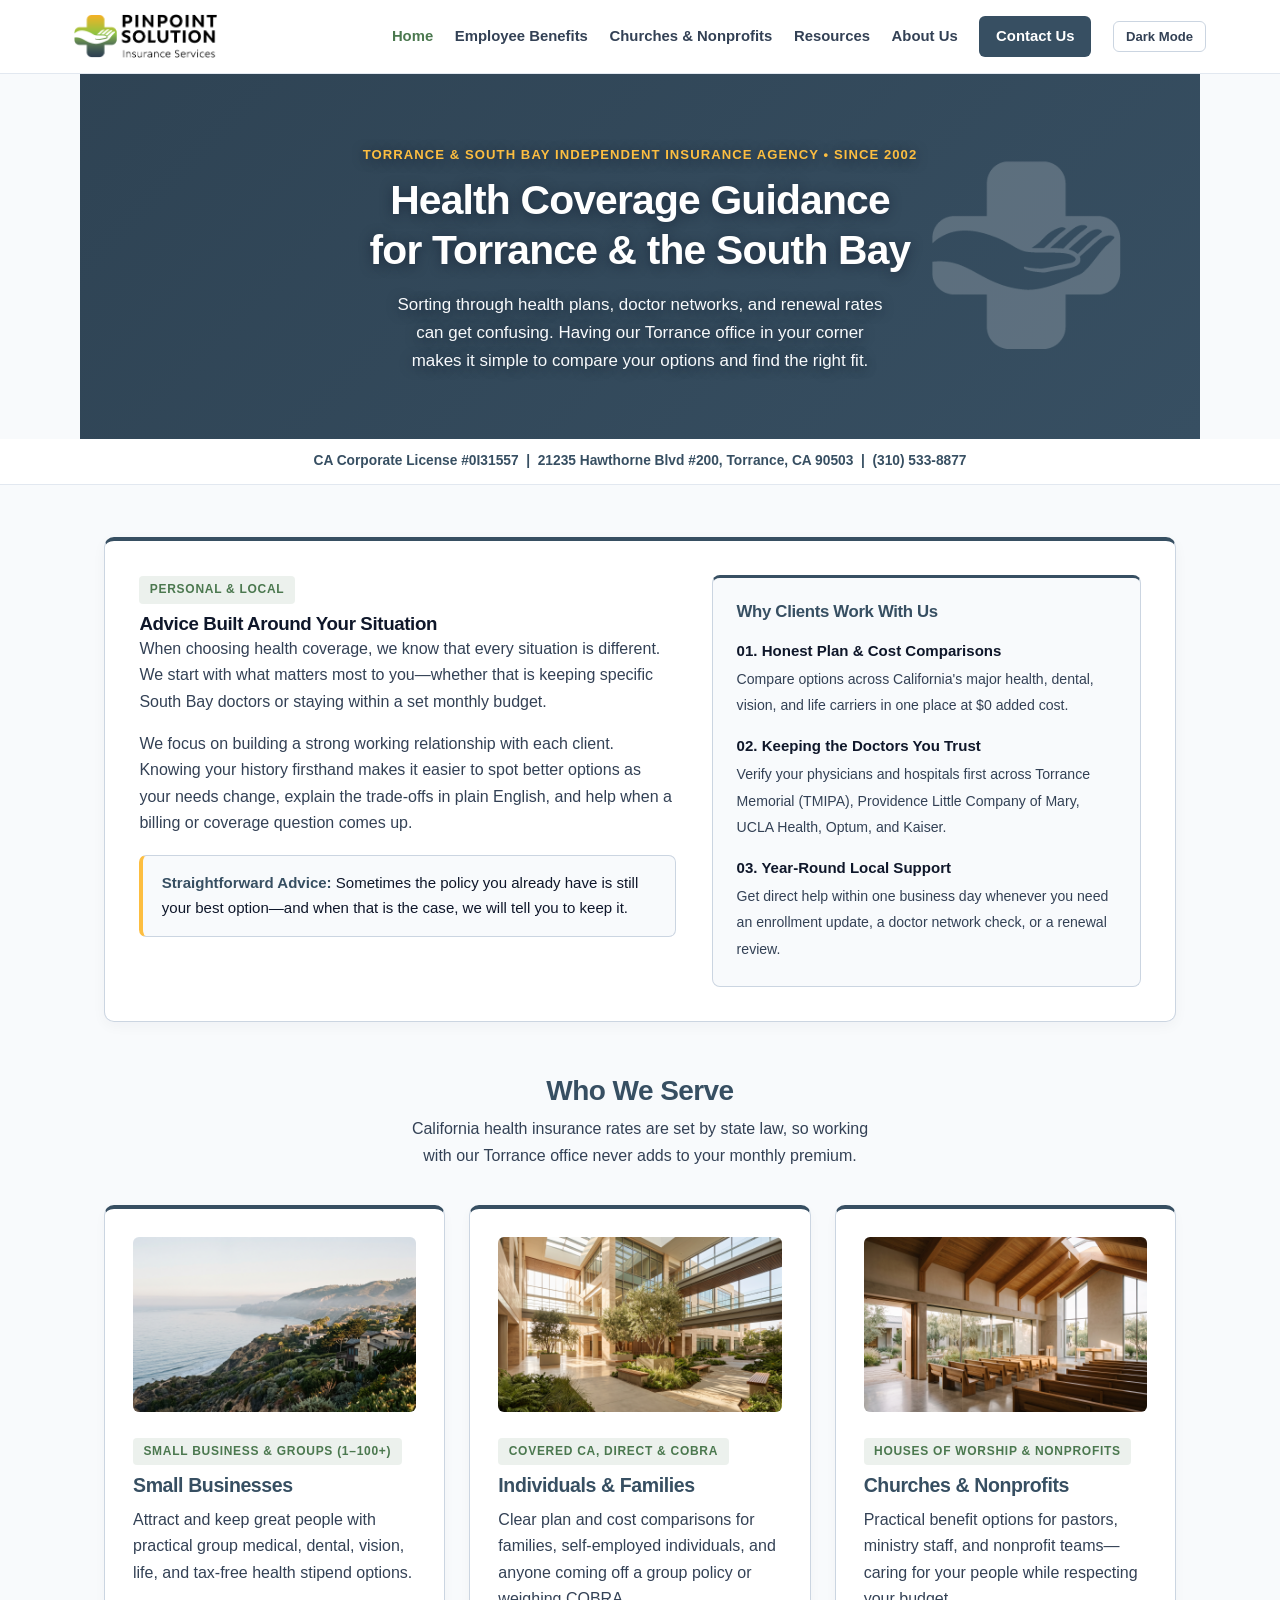
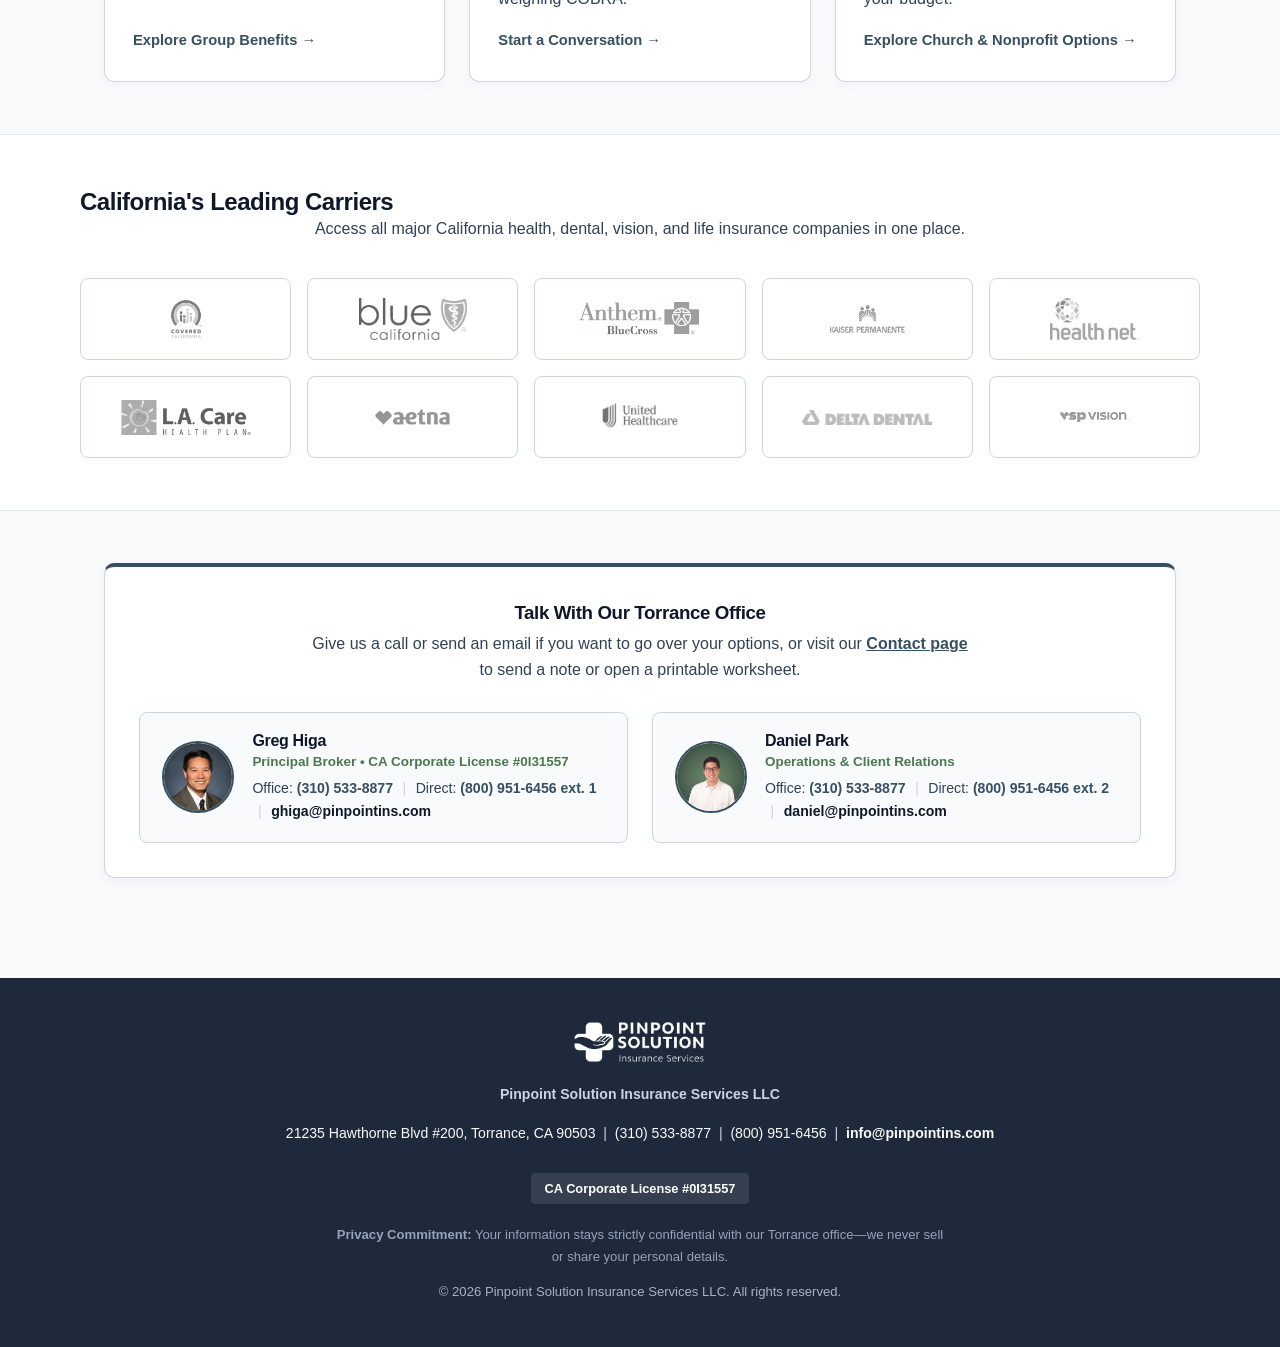
==== commit 1078c78c: "south bay" ====
--- a/index.html
+++ b/index.html
@@ -7,7 +7,7 @@
     <title>Pinpoint Solution Insurance Services LLC | Torrance &amp; South Bay, CA</title>
     <link rel="canonical" href="https://pinpointins.com/">
     <link rel="icon" type="image/png" href="images/logo-mark-white.png">
-    <link rel="stylesheet" href="style.css?v=2026.27">
+    <link rel="stylesheet" href="style.css?v=2026.28">
     <script>
         (function() {
             const saved = localStorage.getItem('theme') || (window.matchMedia('(prefers-color-scheme: dark)').matches ? 'dark' : 'light');
@@ -60,7 +60,7 @@
         <section class="hero">
             <img src="images/logo-mark-white.png" alt="" class="hero-mark" onerror="this.style.display='none'">
             <div class="eyebrow">Torrance &amp; South Bay Independent Insurance Agency • Since 2002</div>
-            <h1>Clear, Local Guidance on Health Coverage</h1>
+            <h1>Health Coverage Guidance for Torrance &amp; the South Bay</h1>
             <p>Sorting through health plans, doctor networks, and renewal rates can get confusing. Having our Torrance office in your corner makes it simple to compare your options and find the right fit.</p>
         </section>
 
@@ -104,7 +104,7 @@
             <div class="grid-3">
                 <div class="card">
                     <div>
-                        <img src="images/torrance-office-exterior.jpg" alt="South Bay commercial office building architecture" class="card-photo" loading="lazy" onerror="this.onerror=null; this.src='https://images.unsplash.com/photo-1486406146926-c627a92ad1ab?auto=format&fit=crop&w=900&q=80';">
+                        <img src="images/torrance-office-exterior.jpg" alt="South Bay commercial office building architecture" class="card-photo" loading="lazy" onerror="this.onerror=null; this.src='https://images.unsplash.com/photo-1497366216548-37526070297c?auto=format&fit=crop&w=900&q=80';">
                         <span class="pillar-tag">Small Business &amp; Groups (1–100+)</span>
                         <h3>Small Businesses</h3>
                         <p>Attract and keep great people with practical group medical, dental, vision, life, and tax-free health stipend options.</p>
--- a/style.css
+++ b/style.css
@@ -1,4 +1,4 @@
-/* Pinpoint Solution Insurance Services LLC — v2026.27 Design System (Option B: Deep Forest Sage #4b784f Accents Only) */
+/* Pinpoint Solution Insurance Services LLC — v2026.28 Design System (South Bay Coastal Hero + Monochrome Carrier Grid) */
 :root {
     --primary: #374F62;
     --primary-dark: #283a49;
@@ -198,18 +198,19 @@
     }
 }
 
-/* Hero Banner — Noticeable Background Image With Balanced Translucent Slate Overlay */
+/* Hero Banner — Authentic South Bay Coastal Horizon With Noticeable Translucent Overlay */
 .hero {
     background-color: #374F62;
     background-image:
-        linear-gradient(135deg, rgba(40, 58, 73, 0.52) 0%, rgba(55, 79, 98, 0.44) 100%),
-        url('https://images.unsplash.com/photo-1486406146926-c627a92ad1ab?auto=format&fit=crop&w=1800&q=80');
+        linear-gradient(135deg, rgba(40, 58, 73, 0.56) 0%, rgba(55, 79, 98, 0.46) 100%),
+        url('images/hero-bg.jpg'),
+        url('https://images.unsplash.com/photo-1507525428034-b723cf961d3e?auto=format&fit=crop&w=1920&q=80');
     background-size: cover;
-    background-position: center;
+    background-position: center 55%;
     background-repeat: no-repeat;
     color: #ffffff;
     text-align: center;
-    padding: 4.35rem 1.5rem 3.95rem;
+    padding: 4.4rem 1.5rem 4rem;
     position: relative;
     overflow: hidden;
 }
@@ -219,7 +220,7 @@
 .hero p {
     position: relative;
     z-index: 2;
-    text-shadow: 0 2px 10px rgba(15, 23, 42, 0.55);
+    text-shadow: 0 2px 12px rgba(15, 23, 42, 0.55);
 }
 
 .hero-mark {
@@ -229,7 +230,7 @@
     transform: translateY(-50%);
     height: 210px;
     width: auto;
-    opacity: 0.22;
+    opacity: 0.20;
     pointer-events: none;
     z-index: 1;
 }
@@ -546,7 +547,7 @@
     font-weight: 600;
 }
 
-/* Carrier Grid — Refined Monochrome Grayscale by Default, Full Color on Hover */
+/* Carrier Grid — Strictly Monochrome Grayscale by Default, Full Color Only on Hover */
 .carrier-grid {
     display: grid;
     grid-template-columns: repeat(5, 1fr);
@@ -579,20 +580,22 @@
     max-height: 42px;
     max-width: 130px;
     object-fit: contain;
-    filter: grayscale(100%);
-    opacity: 0.68;
-    transition: filter 0.25s ease, opacity 0.25s ease, transform 0.25s ease;
+    -webkit-filter: grayscale(100%) contrast(1.05) !important;
+    filter: grayscale(100%) contrast(1.05) !important;
+    opacity: 0.62 !important;
+    transition: -webkit-filter 0.25s ease, filter 0.25s ease, opacity 0.25s ease, transform 0.25s ease;
 }
 
 .carrier-card:hover {
     border-color: var(--primary);
-    box-shadow: 0 4px 12px rgba(55, 79, 98, 0.08);
+    box-shadow: 0 4px 12px rgba(55, 79, 98, 0.10);
 }
 
 .carrier-card:hover img {
-    filter: grayscale(0%);
-    opacity: 1;
-    transform: scale(1.03);
+    -webkit-filter: grayscale(0%) contrast(1) !important;
+    filter: grayscale(0%) contrast(1) !important;
+    opacity: 1 !important;
+    transform: scale(1.04);
 }
 
 .carrier-fallback {
@@ -724,6 +727,7 @@
     border-radius: 6px;
     font-size: 0.88rem;
     margin-bottom: 1.35rem;
+    transition: background-color 0.25s ease;
 }
 
 .form-grid {
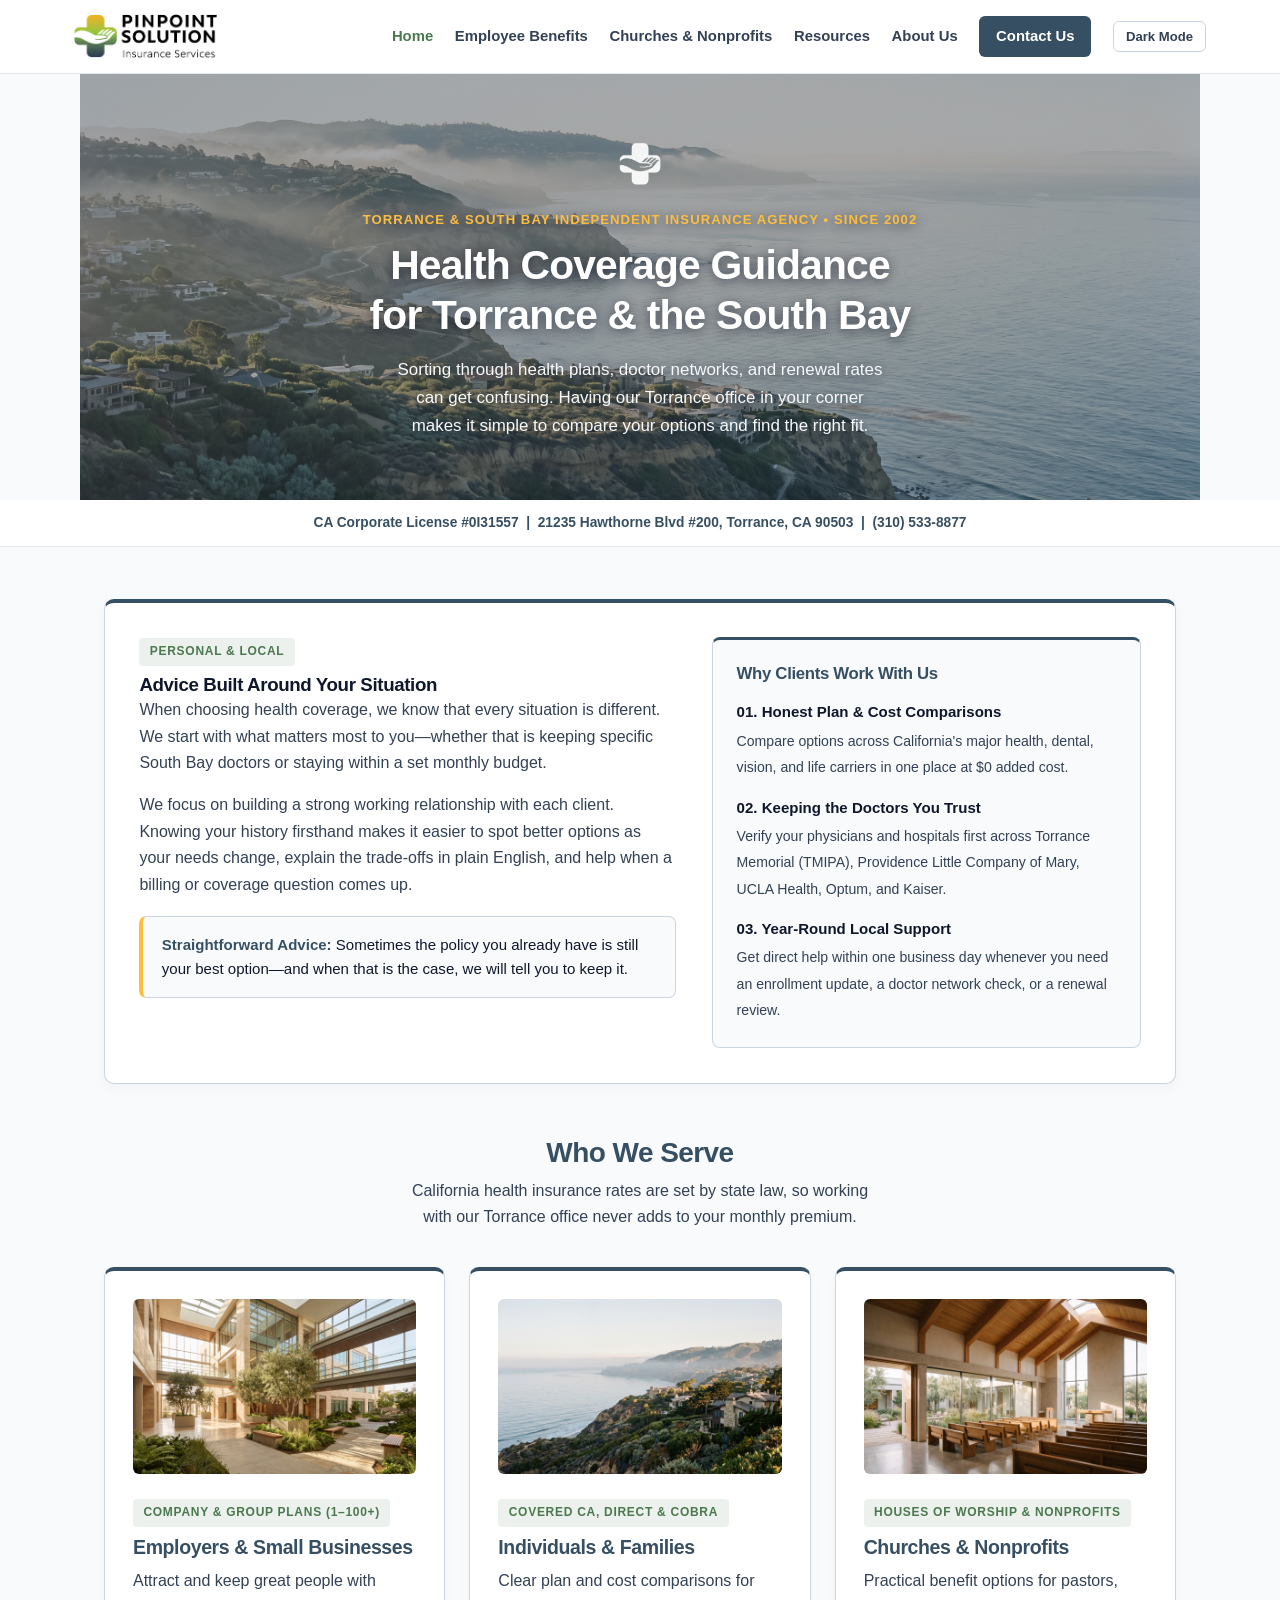
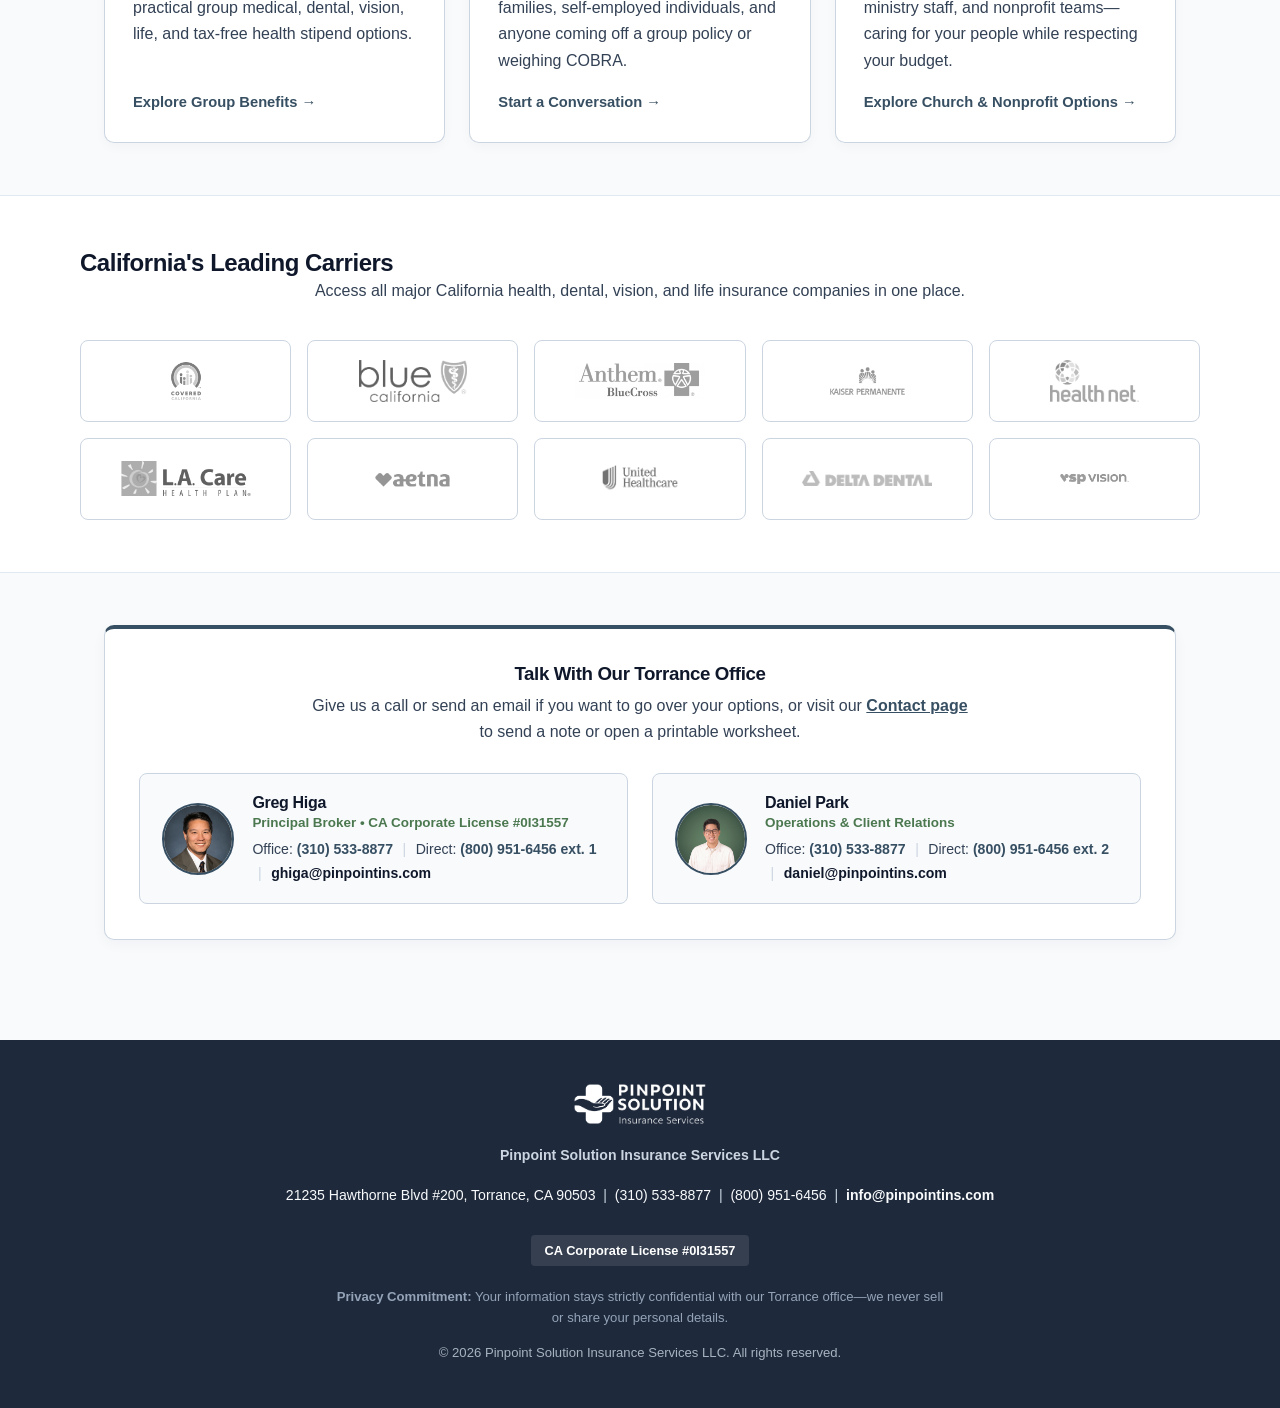
==== commit d475adeb: "restored image" ====
--- a/index.html
+++ b/index.html
@@ -7,7 +7,7 @@
     <title>Pinpoint Solution Insurance Services LLC | Torrance &amp; South Bay, CA</title>
     <link rel="canonical" href="https://pinpointins.com/">
     <link rel="icon" type="image/png" href="images/logo-mark-white.png">
-    <link rel="stylesheet" href="style.css?v=2026.28">
+    <link rel="stylesheet" href="style.css?v=2026.30">
     <script>
         (function() {
             const saved = localStorage.getItem('theme') || (window.matchMedia('(prefers-color-scheme: dark)').matches ? 'dark' : 'light');
@@ -104,16 +104,16 @@
             <div class="grid-3">
                 <div class="card">
                     <div>
-                        <img src="images/torrance-office-exterior.jpg" alt="South Bay commercial office building architecture" class="card-photo" loading="lazy" onerror="this.onerror=null; this.src='https://images.unsplash.com/photo-1497366216548-37526070297c?auto=format&fit=crop&w=900&q=80';">
-                        <span class="pillar-tag">Small Business &amp; Groups (1–100+)</span>
-                        <h3>Small Businesses</h3>
+                        <img src="images/south-bay-medical.jpg" alt="South Bay commercial office building exterior" class="card-photo" loading="lazy" onerror="this.onerror=null; this.src='https://images.unsplash.com/photo-1587351021759-3e566b6af7cc?auto=format&fit=crop&w=900&q=80';">
+                        <span class="pillar-tag">Company &amp; Group Plans (1–100+)</span>
+                        <h3>Employers &amp; Small Businesses</h3>
                         <p>Attract and keep great people with practical group medical, dental, vision, life, and tax-free health stipend options.</p>
                     </div>
                     <a href="benefits.html" class="card-link">Explore Group Benefits&nbsp;&rarr;</a>
                 </div>
                 <div class="card">
                     <div>
-                        <img src="images/south-bay-medical.jpg" alt="Sunlit modern hospital campus exterior" class="card-photo" loading="lazy" onerror="this.onerror=null; this.src='https://images.unsplash.com/photo-1587351021759-3e566b6af7cc?auto=format&fit=crop&w=900&q=80';">
+                        <img src="images/torrance-office-exterior.jpg" alt="South Bay and Palos Verdes Peninsula coastline" class="card-photo" loading="lazy" onerror="this.onerror=null; this.src='https://images.unsplash.com/photo-1507525428034-b723cf961d3e?auto=format&fit=crop&w=900&q=80';">
                         <span class="pillar-tag">Covered CA, Direct &amp; COBRA</span>
                         <h3>Individuals &amp; Families</h3>
                         <p>Clear plan and cost comparisons for families, self-employed individuals, and anyone coming off a group policy or weighing COBRA.</p>
--- a/style.css
+++ b/style.css
@@ -1,4 +1,4 @@
-/* Pinpoint Solution Insurance Services LLC — v2026.28 Design System (South Bay Coastal Hero + Monochrome Carrier Grid) */
+/* Pinpoint Solution Insurance Services LLC — v2026.30 Design System (South Bay Coastal Hero + Monochrome Carrier Grid) */
 :root {
     --primary: #374F62;
     --primary-dark: #283a49;
@@ -198,19 +198,19 @@
     }
 }
 
-/* Hero Banner — Authentic South Bay Coastal Horizon With Noticeable Translucent Overlay */
+/* Hero Banner — Original Palos Verdes Peninsula Ocean Backdrop (hero-ocean.jpg) With Low-Opacity Overlay */
 .hero {
     background-color: #374F62;
     background-image:
-        linear-gradient(135deg, rgba(40, 58, 73, 0.56) 0%, rgba(55, 79, 98, 0.46) 100%),
-        url('images/hero-bg.jpg'),
-        url('https://images.unsplash.com/photo-1507525428034-b723cf961d3e?auto=format&fit=crop&w=1920&q=80');
+        linear-gradient(135deg, rgba(40, 58, 73, 0.44) 0%, rgba(55, 79, 98, 0.35) 100%),
+        url('images/hero-ocean.jpg'),
+        url('hero-ocean.jpg');
     background-size: cover;
-    background-position: center 55%;
+    background-position: center 45%;
     background-repeat: no-repeat;
     color: #ffffff;
     text-align: center;
-    padding: 4.4rem 1.5rem 4rem;
+    padding: 4.2rem 1.5rem 3.8rem;
     position: relative;
     overflow: hidden;
 }
@@ -220,19 +220,16 @@
 .hero p {
     position: relative;
     z-index: 2;
-    text-shadow: 0 2px 12px rgba(15, 23, 42, 0.55);
+    text-shadow: 0 2px 12px rgba(15, 23, 42, 0.65);
 }
 
 .hero-mark {
-    position: absolute;
-    right: 6%;
-    top: 50%;
-    transform: translateY(-50%);
-    height: 210px;
+    height: 46px;
     width: auto;
-    opacity: 0.20;
-    pointer-events: none;
-    z-index: 1;
+    margin: 0 auto 0.85rem auto;
+    opacity: 0.92;
+    position: relative;
+    z-index: 2;
 }
 
 .hero .eyebrow {
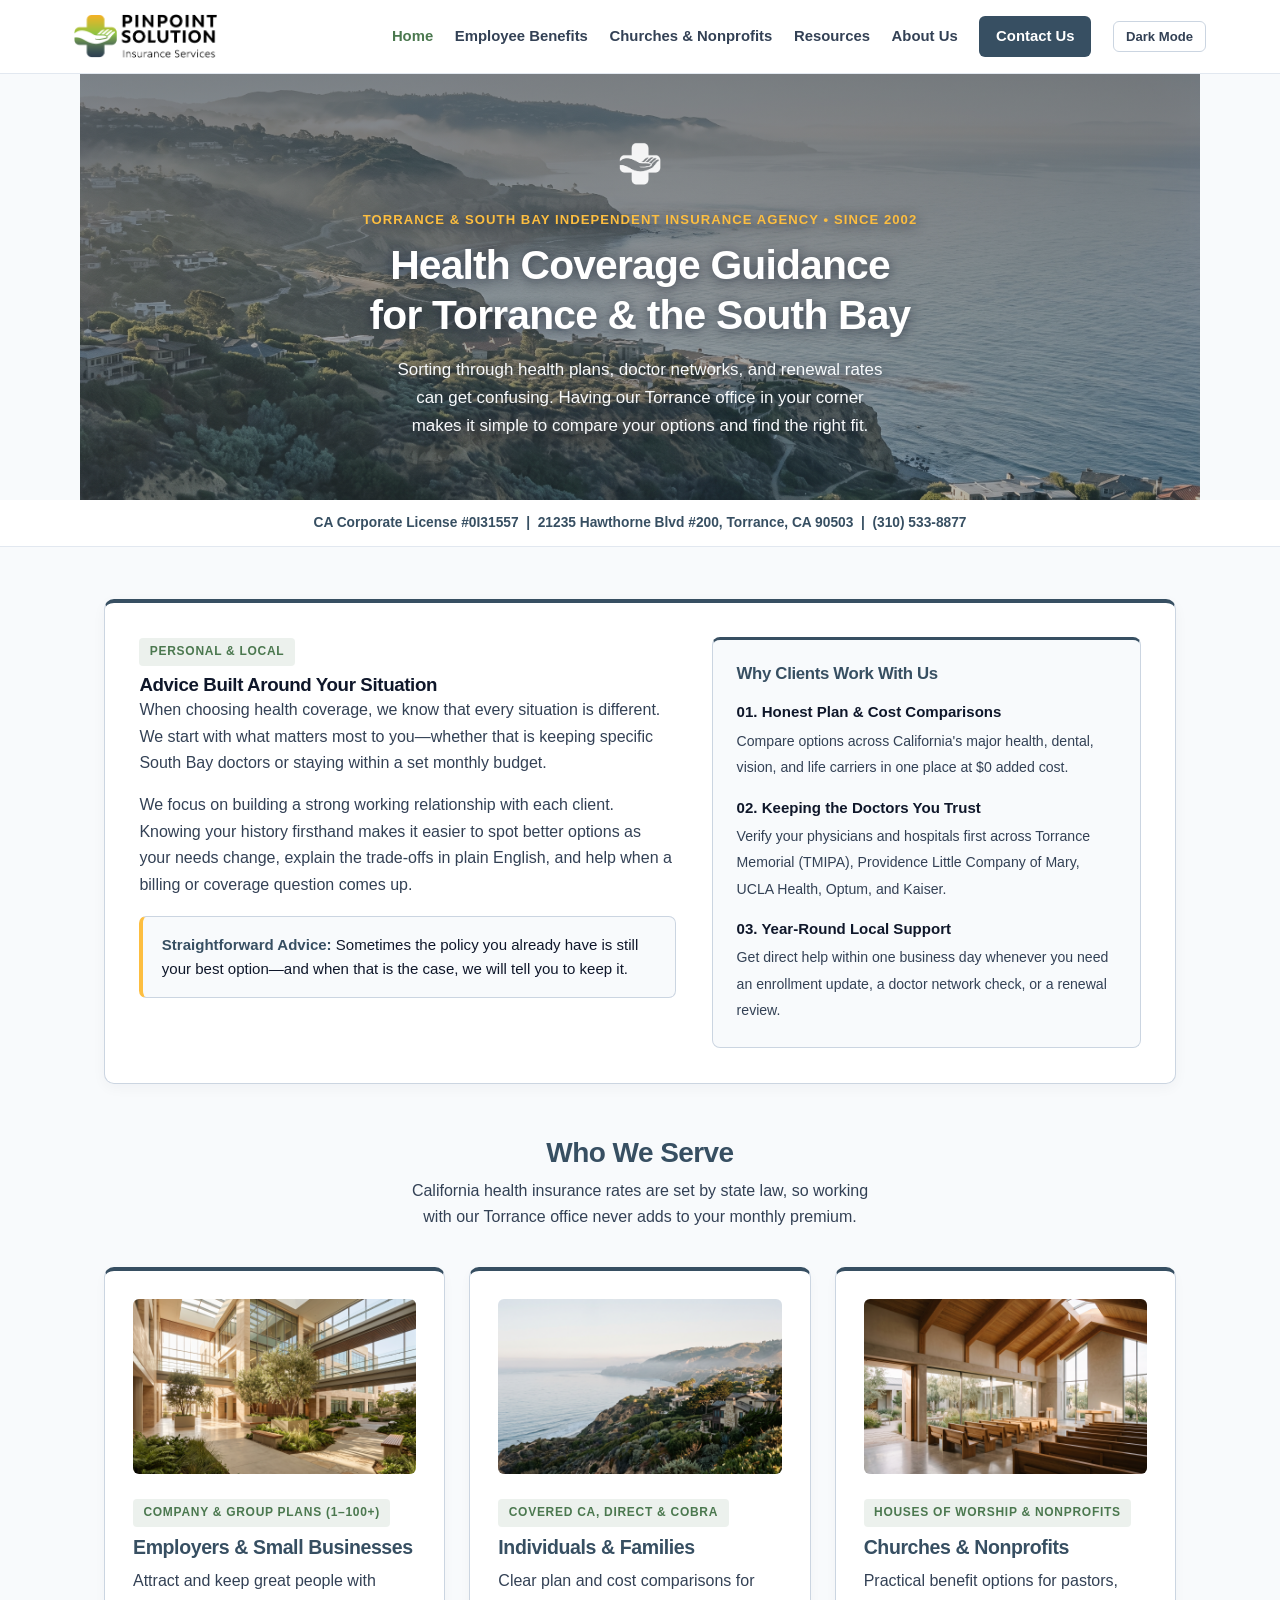
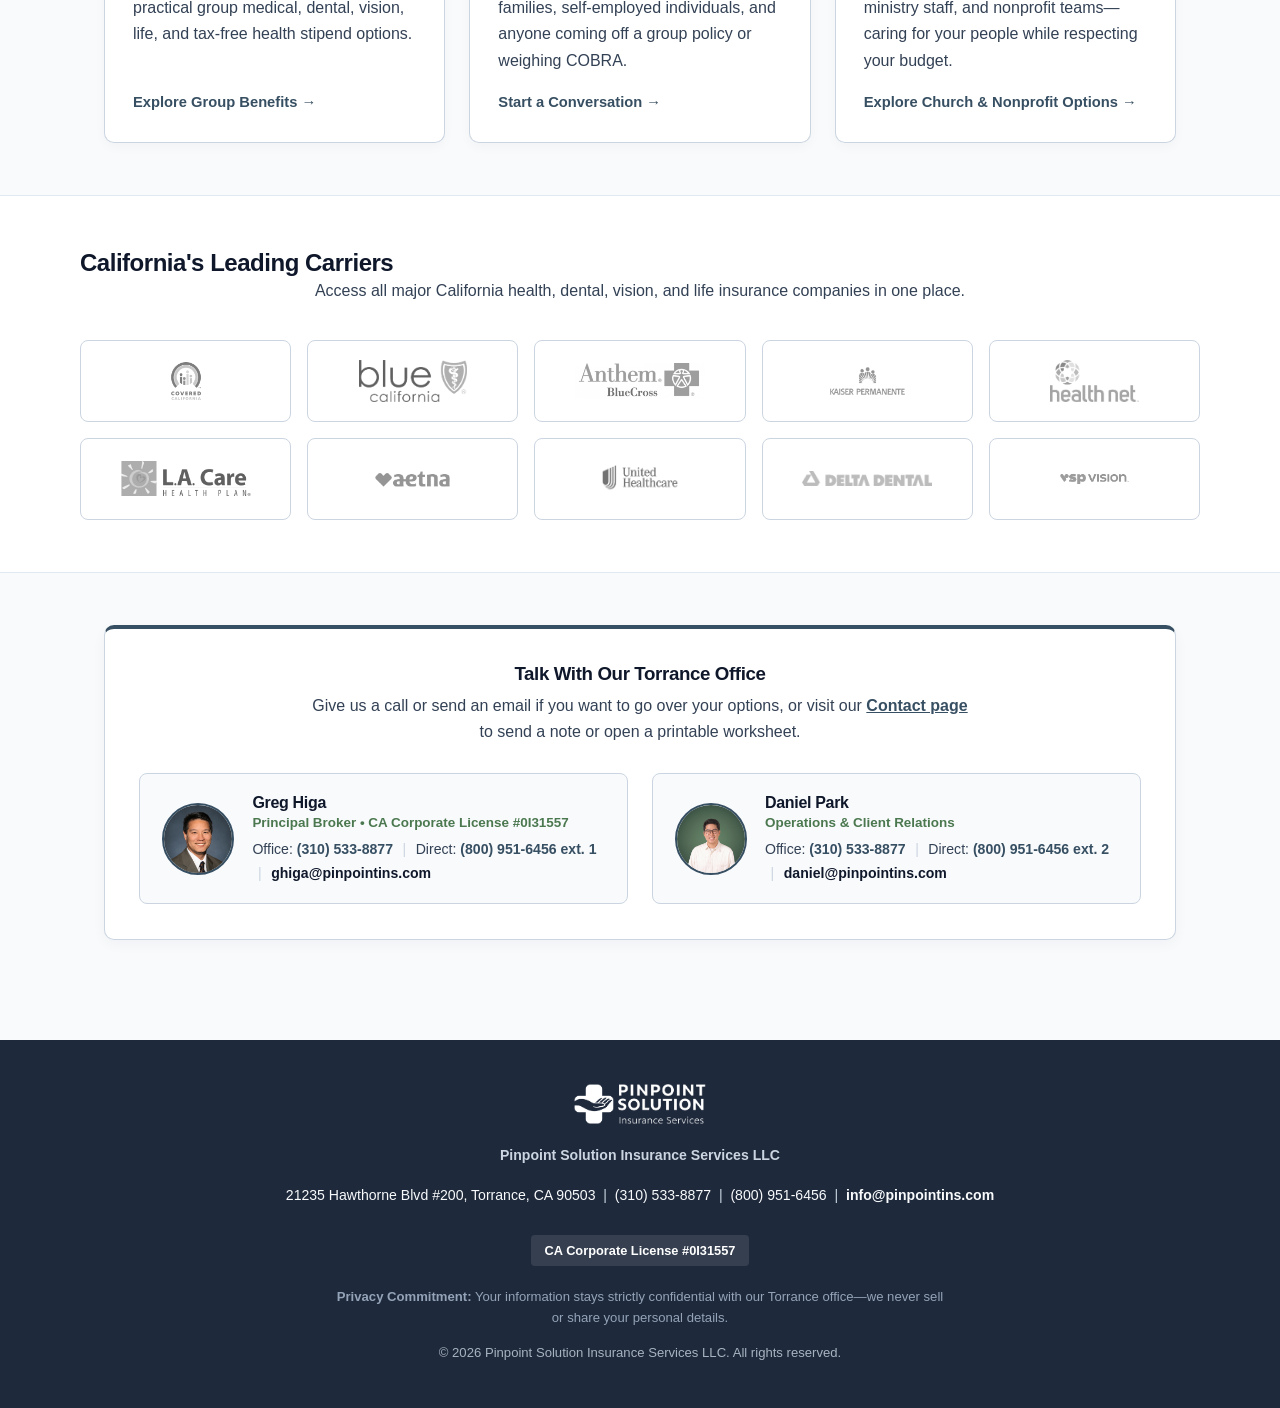
==== commit fb9bb03e: "opacity" ====
--- a/index.html
+++ b/index.html
@@ -7,7 +7,7 @@
     <title>Pinpoint Solution Insurance Services LLC | Torrance &amp; South Bay, CA</title>
     <link rel="canonical" href="https://pinpointins.com/">
     <link rel="icon" type="image/png" href="images/logo-mark-white.png">
-    <link rel="stylesheet" href="style.css?v=2026.30">
+    <link rel="stylesheet" href="style.css?v=2026.31">
     <script>
         (function() {
             const saved = localStorage.getItem('theme') || (window.matchMedia('(prefers-color-scheme: dark)').matches ? 'dark' : 'light');
@@ -104,7 +104,7 @@
             <div class="grid-3">
                 <div class="card">
                     <div>
-                        <img src="images/south-bay-medical.jpg" alt="South Bay commercial office building exterior" class="card-photo" loading="lazy" onerror="this.onerror=null; this.src='https://images.unsplash.com/photo-1587351021759-3e566b6af7cc?auto=format&fit=crop&w=900&q=80';">
+                        <img src="images/south-bay-medical.jpg" alt="Sunlit modern Southern California campus exterior" class="card-photo" loading="lazy" onerror="this.onerror=null; this.src='https://images.unsplash.com/photo-1587351021759-3e566b6af7cc?auto=format&fit=crop&w=900&q=80';">
                         <span class="pillar-tag">Company &amp; Group Plans (1–100+)</span>
                         <h3>Employers &amp; Small Businesses</h3>
                         <p>Attract and keep great people with practical group medical, dental, vision, life, and tax-free health stipend options.</p>
@@ -113,7 +113,7 @@
                 </div>
                 <div class="card">
                     <div>
-                        <img src="images/torrance-office-exterior.jpg" alt="South Bay and Palos Verdes Peninsula coastline" class="card-photo" loading="lazy" onerror="this.onerror=null; this.src='https://images.unsplash.com/photo-1507525428034-b723cf961d3e?auto=format&fit=crop&w=900&q=80';">
+                        <img src="images/torrance-office-exterior.jpg" alt="South Bay architecture and coastline" class="card-photo" loading="lazy" onerror="this.onerror=null; this.src='https://images.unsplash.com/photo-1486406146926-c627a92ad1ab?auto=format&fit=crop&w=900&q=80';">
                         <span class="pillar-tag">Covered CA, Direct &amp; COBRA</span>
                         <h3>Individuals &amp; Families</h3>
                         <p>Clear plan and cost comparisons for families, self-employed individuals, and anyone coming off a group policy or weighing COBRA.</p>
--- a/style.css
+++ b/style.css
@@ -1,4 +1,4 @@
-/* Pinpoint Solution Insurance Services LLC — v2026.30 Design System (South Bay Coastal Hero + Monochrome Carrier Grid) */
+/* Pinpoint Solution Insurance Services LLC — v2026.31 Design System (South Bay Coastal Hero + Monochrome Carrier Grid) */
 :root {
     --primary: #374F62;
     --primary-dark: #283a49;
@@ -198,15 +198,15 @@
     }
 }
 
-/* Hero Banner — Original Palos Verdes Peninsula Ocean Backdrop (hero-ocean.jpg) With Low-Opacity Overlay */
+/* Hero Banner — Original Palos Verdes Peninsula Ocean Backdrop (hero-ocean.jpg) With Balanced Translucent Overlay */
 .hero {
     background-color: #374F62;
     background-image:
-        linear-gradient(135deg, rgba(40, 58, 73, 0.44) 0%, rgba(55, 79, 98, 0.35) 100%),
+        linear-gradient(180deg, rgba(30, 45, 58, 0.58) 0%, rgba(45, 65, 82, 0.45) 55%, rgba(55, 79, 98, 0.35) 100%),
         url('images/hero-ocean.jpg'),
         url('hero-ocean.jpg');
     background-size: cover;
-    background-position: center 45%;
+    background-position: center 60%;
     background-repeat: no-repeat;
     color: #ffffff;
     text-align: center;
@@ -433,29 +433,38 @@
     color: #ffffff;
 }
 
-/* Scenic Banner */
+/* Scenic Banner — Translucent Overlay Caption Positioned Directly Over the Bottom of the Image */
 .scenic-banner {
     position: relative;
     border-radius: 10px;
     overflow: hidden;
     margin-bottom: 2rem;
     border: 1px solid var(--border);
+    box-shadow: 0 4px 14px rgba(15, 23, 42, 0.05);
 }
 
 .scenic-banner img {
     width: 100%;
-    height: 260px;
+    height: 280px;
     object-fit: cover;
     display: block;
 }
 
 .scenic-caption {
-    background: rgba(55, 79, 98, 0.92);
+    position: absolute;
+    bottom: 0;
+    left: 0;
+    right: 0;
+    background: rgba(40, 58, 73, 0.58);
+    backdrop-filter: blur(3px);
+    -webkit-backdrop-filter: blur(3px);
     color: #ffffff;
-    font-size: 0.85rem;
+    font-size: 0.88rem;
     font-weight: 600;
-    padding: 0.55rem 1.25rem;
+    padding: 0.65rem 1.25rem;
     text-align: center;
+    letter-spacing: 0.01em;
+    text-shadow: 0 1px 4px rgba(15, 23, 42, 0.65);
 }
 
 /* Badges & Callouts */
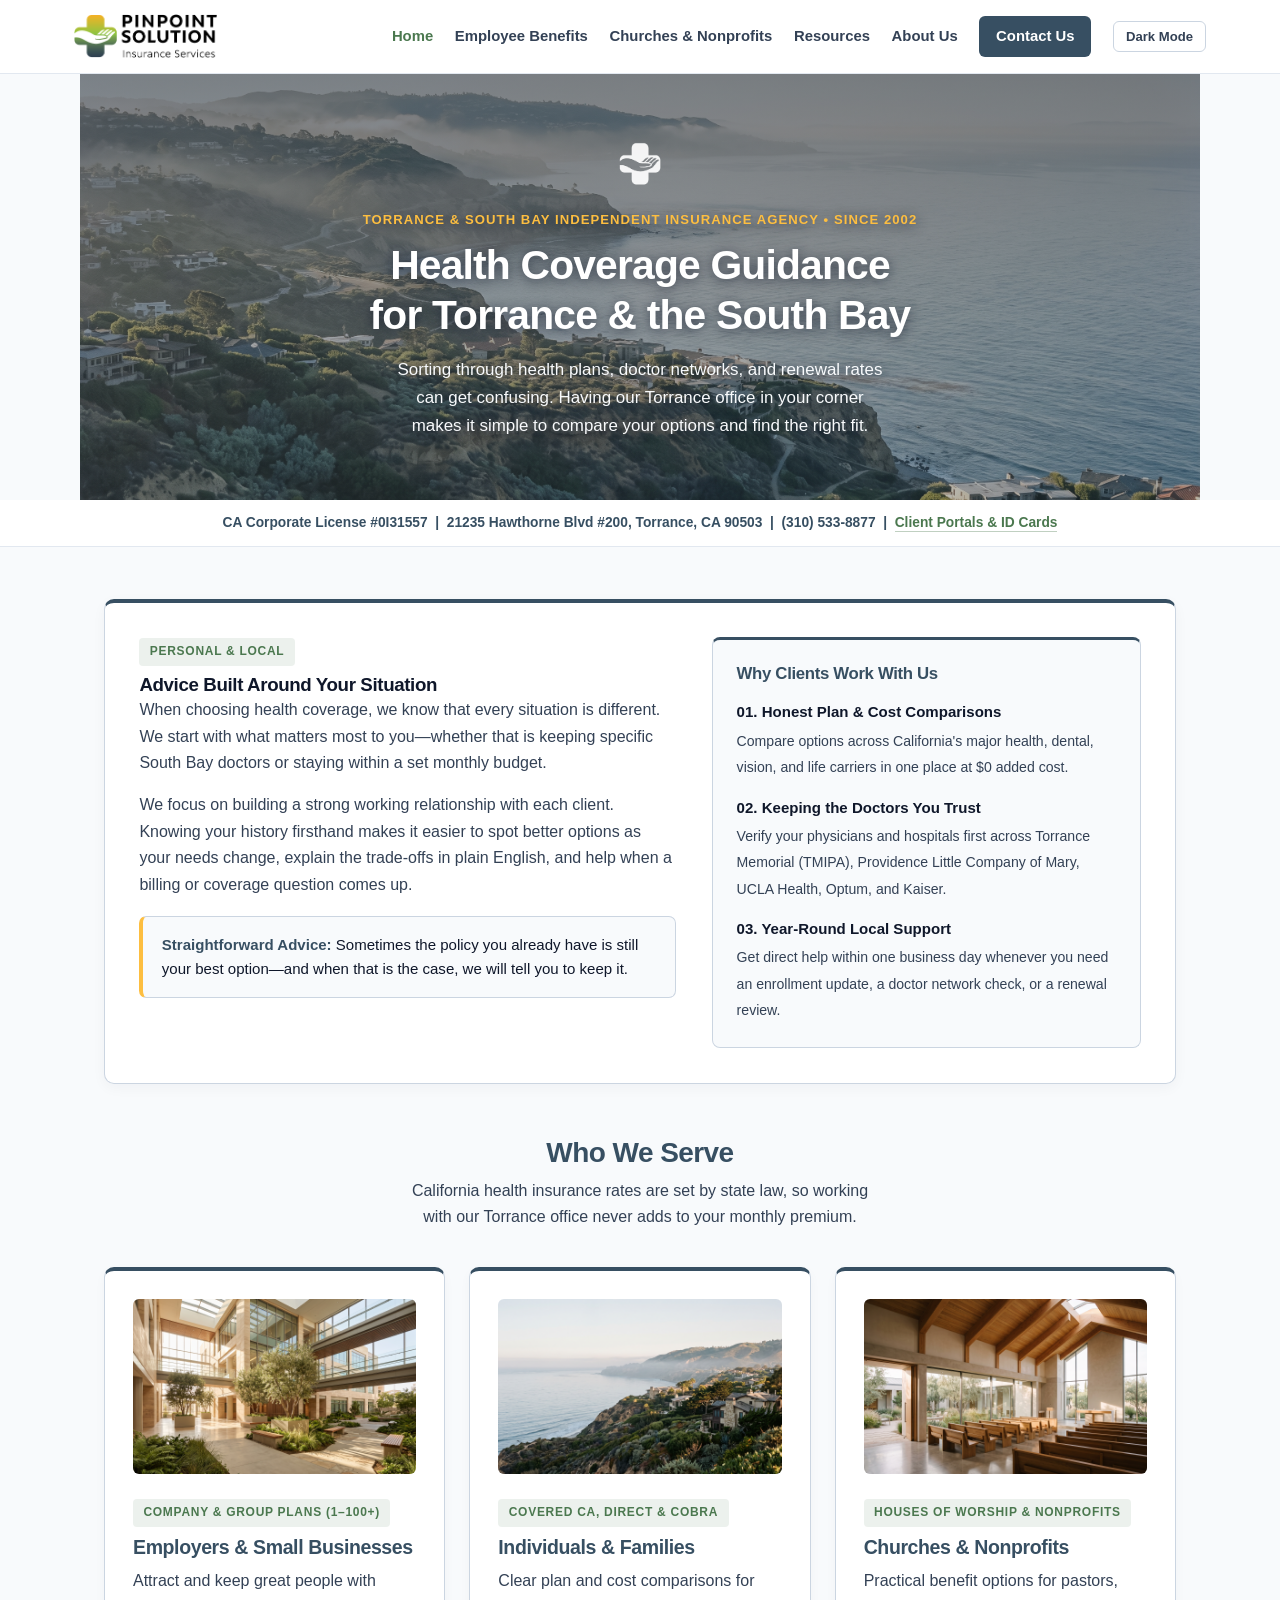
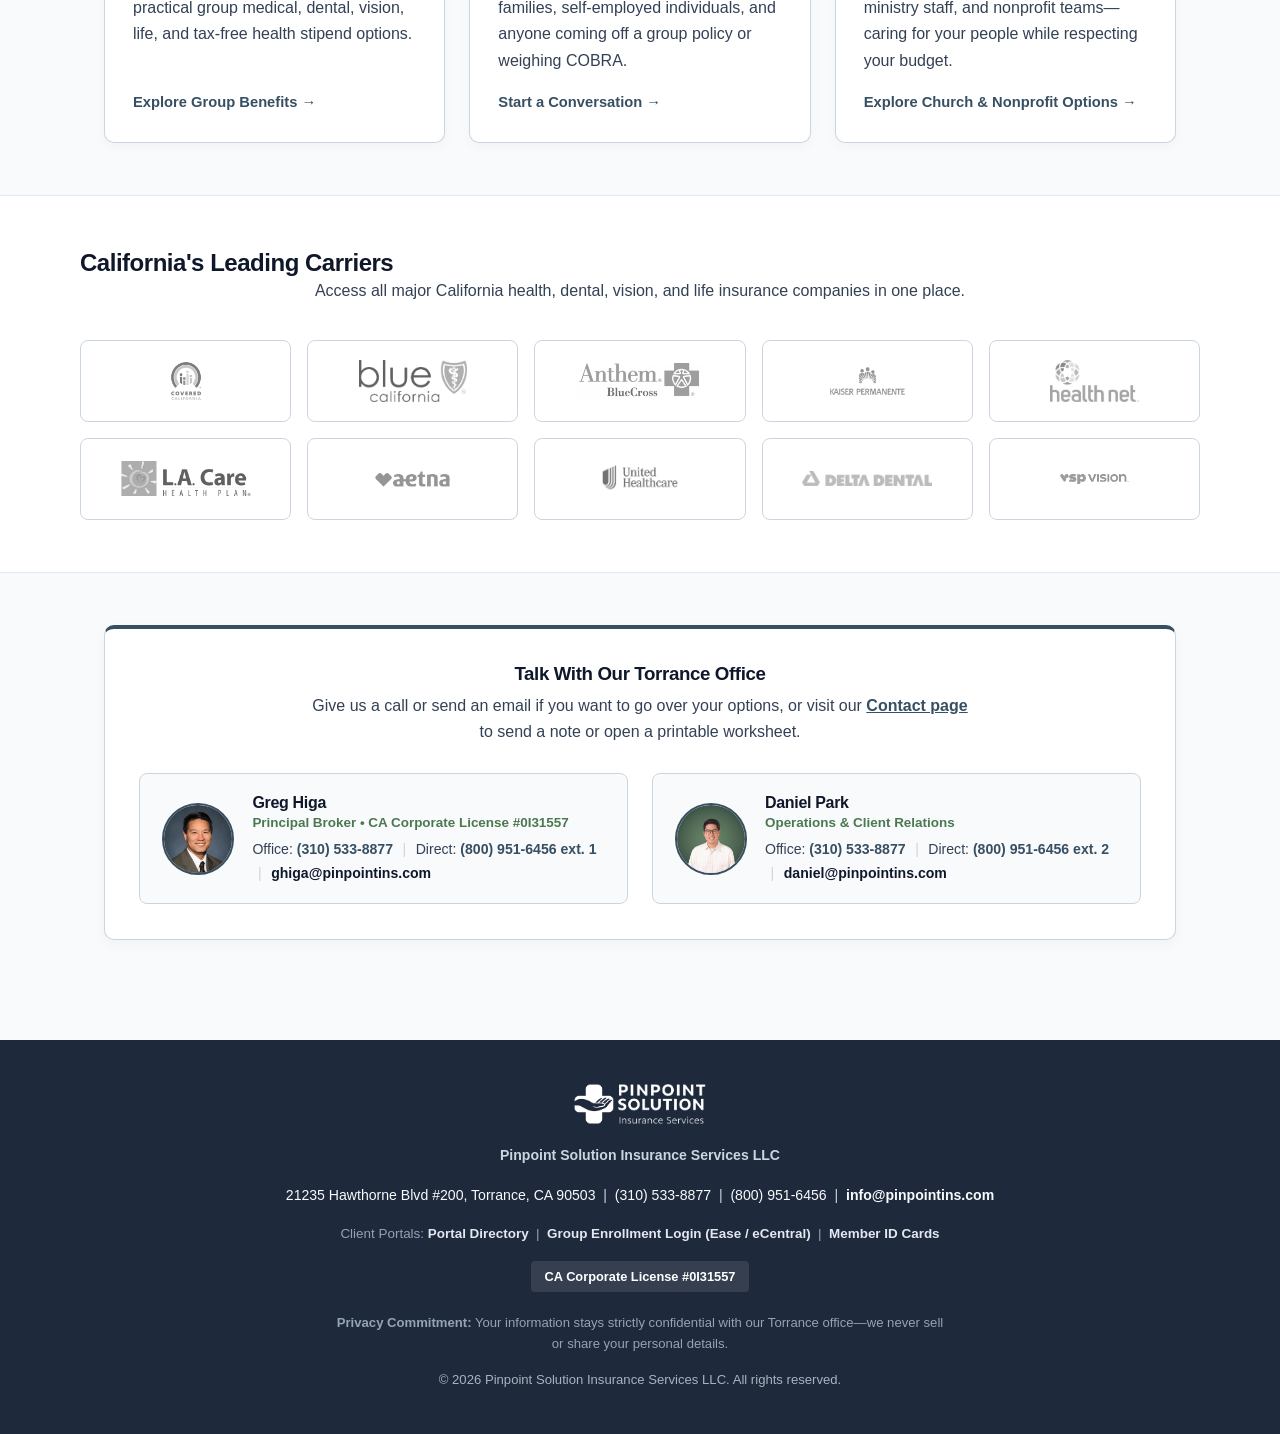
==== commit 62584f9c: "Ease button" ====
--- a/index.html
+++ b/index.html
@@ -7,7 +7,7 @@
     <title>Pinpoint Solution Insurance Services LLC | Torrance &amp; South Bay, CA</title>
     <link rel="canonical" href="https://pinpointins.com/">
     <link rel="icon" type="image/png" href="images/logo-mark-white.png">
-    <link rel="stylesheet" href="style.css?v=2026.31">
+    <link rel="stylesheet" href="style.css?v=2026.32">
     <script>
         (function() {
             const saved = localStorage.getItem('theme') || (window.matchMedia('(prefers-color-scheme: dark)').matches ? 'dark' : 'light');
@@ -65,7 +65,7 @@
         </section>
 
         <div class="trust-bar">
-            CA Corporate License #0I31557 &nbsp;|&nbsp; 21235 Hawthorne Blvd #200, Torrance, CA 90503 &nbsp;|&nbsp; (310) 533-8877
+            CA Corporate License #0I31557 &nbsp;|&nbsp; 21235 Hawthorne Blvd #200, Torrance, CA 90503 &nbsp;|&nbsp; (310) 533-8877 &nbsp;|&nbsp; <a href="resources.html#portal" class="trust-bar-link">Client Portals &amp; ID Cards</a>
         </div>
 
         <section>
@@ -195,10 +195,15 @@
         <img src="images/logo-white.png" alt="Pinpoint Solution Insurance Services" class="footer-logo" onerror="this.style.display='none'">
         <p><strong>Pinpoint Solution Insurance Services LLC</strong></p>
         <p>
-            <a href="https://maps.google.com/?q=21235+Hawthorne+Blvd+%23200,+Torrance,+CA+90503" target="_blank" rel="noopener">21235 Hawthorne Blvd #200, Torrance, CA 90503</a> &nbsp;|&nbsp;
+            <a href="https://maps.google.com/?q=21235+Hawthorne+Blvd+%23200,+Torrance,+CA+90503" target="_blank" rel="noopener noreferrer">21235 Hawthorne Blvd #200, Torrance, CA 90503</a> &nbsp;|&nbsp;
             <a href="tel:13105338877">(310) 533-8877</a> &nbsp;|&nbsp;
             <a href="tel:18009516456">(800) 951-6456</a> &nbsp;|&nbsp;
             <span class="email-text">info@pinpointins.com</span>
+        </p>
+        <p class="footer-portal-links">
+            Client Portals: <a href="resources.html#portal">Portal Directory</a> &nbsp;|&nbsp;
+            <a href="https://app.ease.com" target="_blank" rel="noopener noreferrer">Group Enrollment Login (Ease / eCentral)</a> &nbsp;|&nbsp;
+            <a href="resources.html#id-cards">Member ID Cards</a>
         </p>
         <div class="license-badge">CA Corporate License #0I31557</div>
         <p class="privacy-note"><strong>Privacy Commitment:</strong> Your information stays strictly confidential with our Torrance office—we never sell or share your personal details.</p>
--- a/style.css
+++ b/style.css
@@ -1,4 +1,4 @@
-/* Pinpoint Solution Insurance Services LLC — v2026.31 Design System (South Bay Coastal Hero + Monochrome Carrier Grid) */
+/* Pinpoint Solution Insurance Services LLC — v2026.32 Design System (South Bay Coastal Hero + Monochrome Carrier Grid + Two-Door Client Portal Hub) */
 :root {
     --primary: #374F62;
     --primary-dark: #283a49;
@@ -33,6 +33,10 @@
     box-sizing: border-box;
     margin: 0;
     padding: 0;
+}
+
+html {
+    scroll-behavior: smooth;
 }
 
 body {
@@ -267,6 +271,20 @@
     color: var(--primary);
 }
 
+.trust-bar-link {
+    color: var(--secondary-dark);
+    font-weight: 700;
+    text-decoration: none;
+    border-bottom: 1.5px solid rgba(75, 120, 79, 0.35);
+    padding-bottom: 1px;
+    transition: color 0.15s ease, border-color 0.15s ease;
+}
+
+.trust-bar-link:hover {
+    color: var(--primary);
+    border-color: var(--primary);
+}
+
 /* Main Sections & Layout */
 section {
     max-width: 1120px;
@@ -299,6 +317,12 @@
     box-shadow: 0 4px 14px rgba(15, 23, 42, 0.04);
 }
 
+#portal,
+#id-cards,
+#carrier-portals {
+    scroll-margin-top: 92px;
+}
+
 .content-split {
     display: grid;
     grid-template-columns: 1.25fr 1fr;
@@ -355,6 +379,148 @@
 .arch-item span {
     font-size: 0.88rem;
     color: var(--text);
+}
+
+/* Two-Door Client Portal Hub (resources.html#portal) */
+.portal-hub-header {
+    margin-bottom: 1.5rem;
+}
+
+.portal-hub-header h2 {
+    text-align: left;
+    font-size: 1.5rem;
+    color: var(--primary);
+    margin-bottom: 0.35rem;
+}
+
+.portal-hub-header p {
+    font-size: 0.95rem;
+    color: var(--text);
+    max-width: 820px;
+}
+
+.portal-doors-grid {
+    display: grid;
+    grid-template-columns: repeat(2, 1fr);
+    gap: 1.5rem;
+    align-items: stretch;
+}
+
+@media (max-width: 860px) {
+    .portal-doors-grid {
+        grid-template-columns: 1fr;
+    }
+}
+
+.portal-door-card {
+    background: var(--light);
+    border: 1px solid var(--border);
+    border-top: 3px solid var(--primary);
+    border-radius: 8px;
+    padding: 1.6rem;
+    display: flex;
+    flex-direction: column;
+    justify-content: space-between;
+    gap: 1.15rem;
+}
+
+.portal-door-card.door-carrier {
+    border-top-color: var(--secondary-dark);
+}
+
+.portal-door-card h3 {
+    font-size: 1.2rem;
+    color: var(--primary);
+    margin-bottom: 0.45rem;
+}
+
+.portal-checklist {
+    list-style: none;
+    margin: 0.75rem 0;
+    padding: 0;
+    display: flex;
+    flex-direction: column;
+    gap: 0.45rem;
+}
+
+.portal-checklist li {
+    font-size: 0.89rem;
+    color: var(--text);
+    padding-left: 1.1rem;
+    position: relative;
+}
+
+.portal-checklist li::before {
+    content: "•";
+    color: var(--secondary-dark);
+    font-weight: 800;
+    position: absolute;
+    left: 0;
+}
+
+.portal-action-box {
+    background: var(--card-bg);
+    border: 1px solid var(--border);
+    border-radius: 6px;
+    padding: 1rem 1.15rem;
+}
+
+.portal-launch-link {
+    display: inline-block;
+    background: var(--primary);
+    color: #ffffff !important;
+    font-weight: 700;
+    font-size: 0.9rem;
+    padding: 0.6rem 1.15rem;
+    border-radius: 6px;
+    text-decoration: none;
+    transition: background 0.15s ease;
+}
+
+.portal-launch-link:hover {
+    background: var(--primary-dark);
+}
+
+.portal-help-note {
+    font-size: 0.82rem;
+    color: var(--text);
+    margin-top: 0.65rem;
+    line-height: 1.5;
+}
+
+.carrier-portal-pills {
+    display: grid;
+    grid-template-columns: repeat(2, 1fr);
+    gap: 0.55rem;
+    margin-top: 0.5rem;
+}
+
+@media (max-width: 520px) {
+    .carrier-portal-pills {
+        grid-template-columns: 1fr;
+    }
+}
+
+.carrier-portal-link {
+    display: flex;
+    align-items: center;
+    justify-content: space-between;
+    background: var(--card-bg);
+    border: 1px solid var(--border);
+    border-left: 3px solid var(--primary);
+    color: var(--dark);
+    font-weight: 700;
+    font-size: 0.84rem;
+    padding: 0.5rem 0.75rem;
+    border-radius: 5px;
+    text-decoration: none;
+    transition: border-color 0.15s ease, color 0.15s ease, background 0.15s ease;
+}
+
+.carrier-portal-link:hover {
+    border-color: var(--secondary-dark);
+    color: var(--secondary-dark);
+    background: var(--stone);
 }
 
 /* Grids & Cards */
@@ -898,8 +1064,23 @@
     text-decoration: none;
 }
 
+footer a:hover {
+    text-decoration: underline;
+}
+
 footer .email-text {
     color: #f8fafc;
+}
+
+.footer-portal-links {
+    margin: 0.65rem auto 0.25rem auto;
+    font-size: 0.84rem;
+    color: #94a3b8;
+}
+
+.footer-portal-links a {
+    color: #e2e8f0;
+    font-weight: 600;
 }
 
 .license-badge {
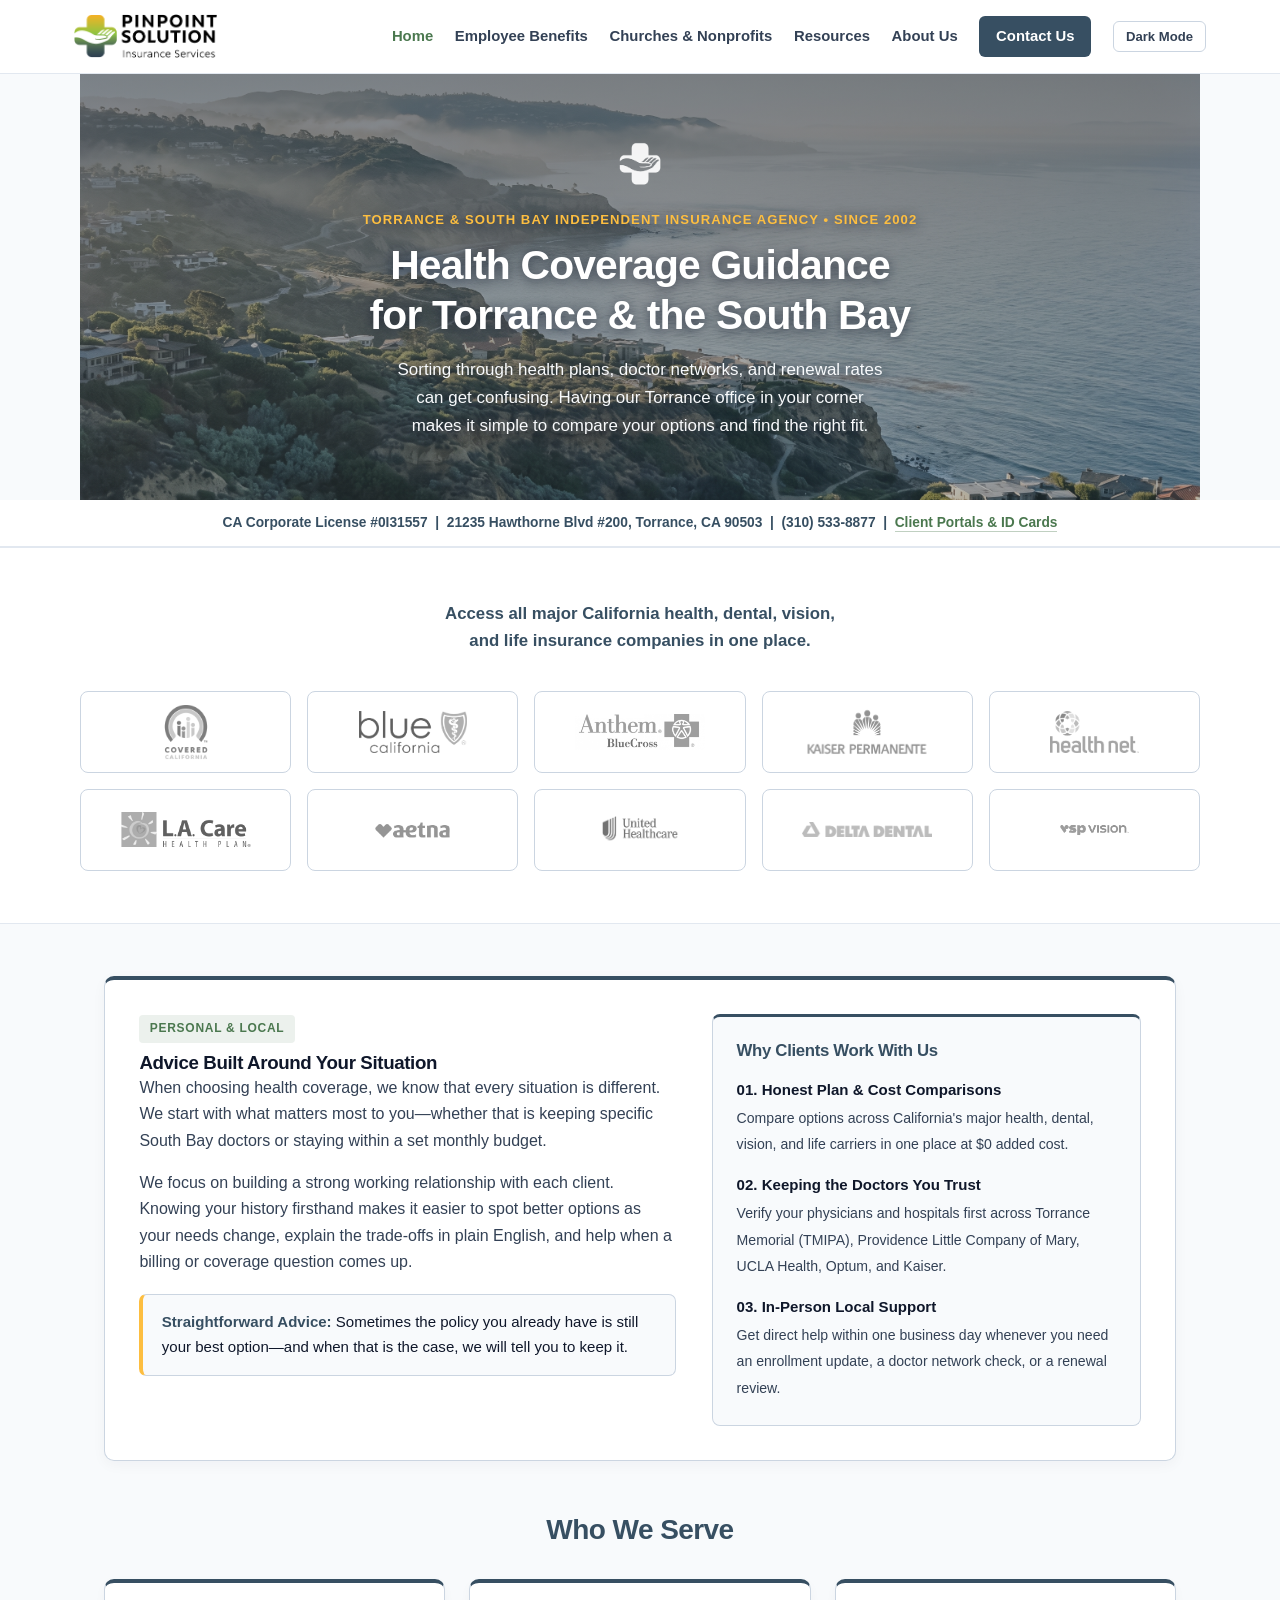
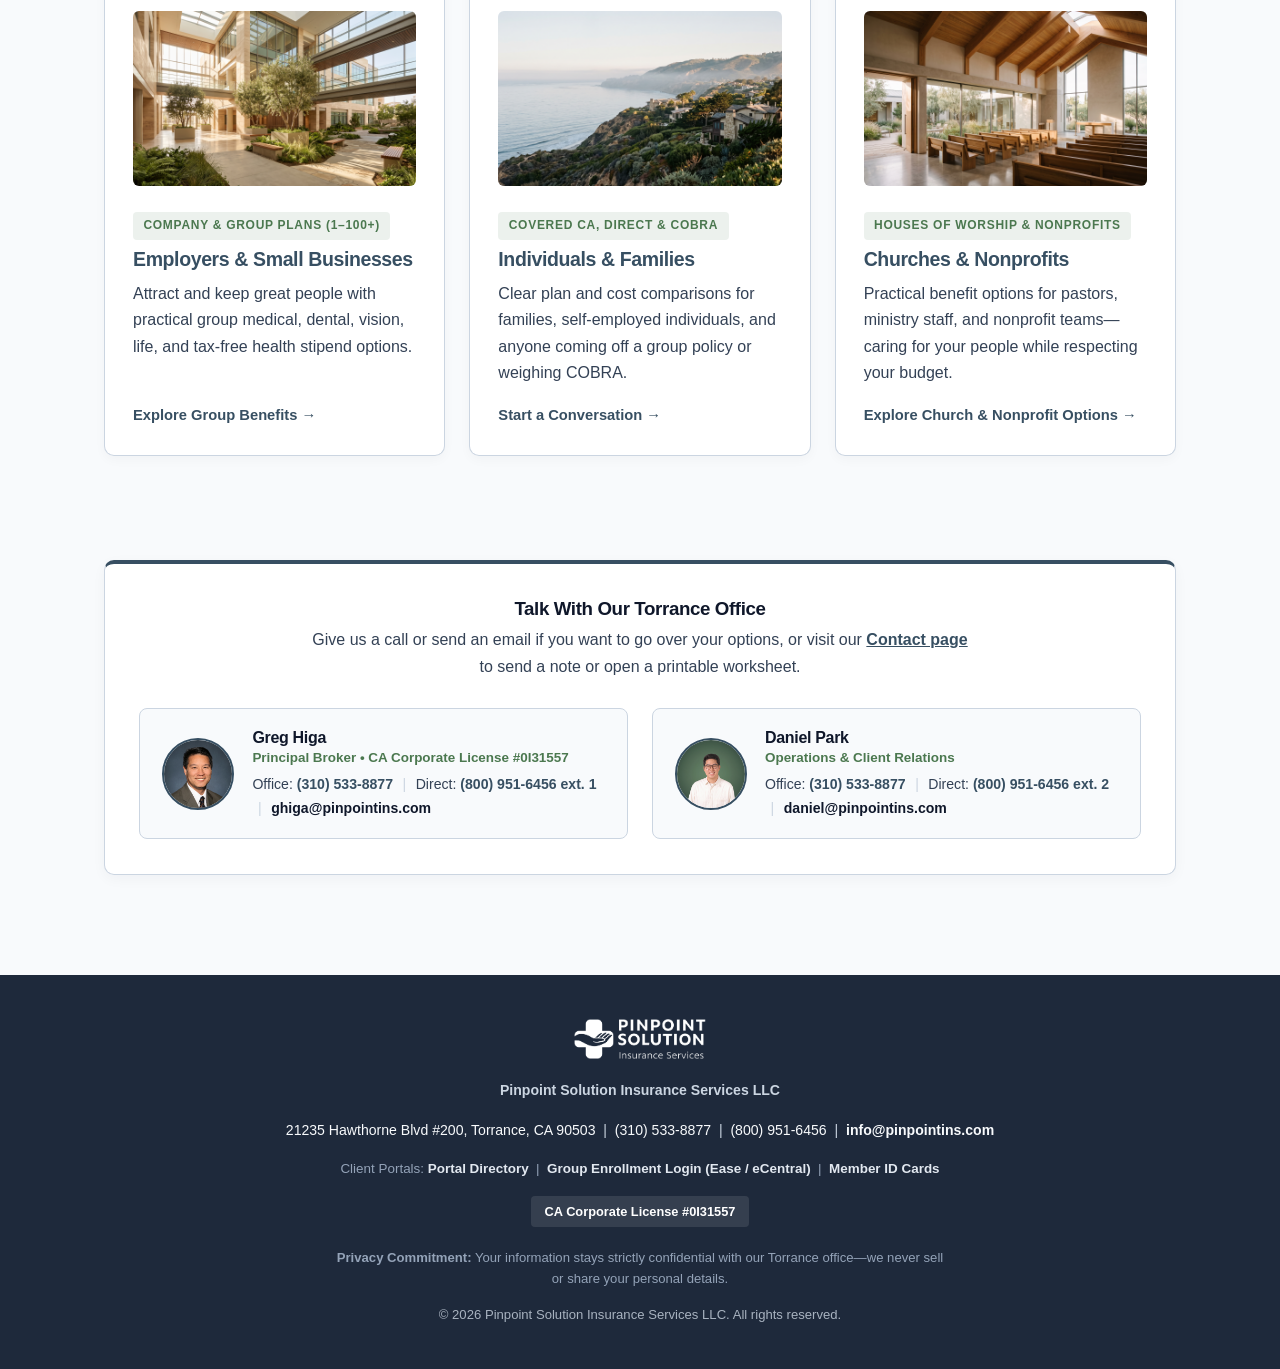
==== commit 046c480a: "gregs input" ====
--- a/index.html
+++ b/index.html
@@ -7,7 +7,7 @@
     <title>Pinpoint Solution Insurance Services LLC | Torrance &amp; South Bay, CA</title>
     <link rel="canonical" href="https://pinpointins.com/">
     <link rel="icon" type="image/png" href="images/logo-mark-white.png">
-    <link rel="stylesheet" href="style.css?v=2026.32">
+    <link rel="stylesheet" href="style.css?v=2026.35">
     <script>
         (function() {
             const saved = localStorage.getItem('theme') || (window.matchMedia('(prefers-color-scheme: dark)').matches ? 'dark' : 'light');
@@ -68,6 +68,25 @@
             CA Corporate License #0I31557 &nbsp;|&nbsp; 21235 Hawthorne Blvd #200, Torrance, CA 90503 &nbsp;|&nbsp; (310) 533-8877 &nbsp;|&nbsp; <a href="resources.html#portal" class="trust-bar-link">Client Portals &amp; ID Cards</a>
         </div>
 
+        <section style="background: var(--card-bg); max-width: 100%; border-top: 1px solid var(--border-gray); border-bottom: 1px solid var(--border-gray);">
+            <div style="max-width: 1120px; margin: 0 auto;">
+                <p class="section-intro" style="color: var(--primary); font-size: 1.05rem;"><strong>Access all major California health, dental, vision, and life insurance companies in one place.</strong></p>
+                
+                <div class="carrier-grid">
+                    <div class="carrier-card"><img src="images/coveredca.png" alt="Covered California" class="logo-coveredca" loading="lazy" onerror="this.style.display='none'; this.nextElementSibling.style.display='block';"><span class="carrier-fallback" style="display:none;">Covered California</span></div>
+                    <div class="carrier-card"><img src="images/blueshield.png" alt="Blue Shield of California" loading="lazy" onerror="this.style.display='none'; this.nextElementSibling.style.display='block';"><span class="carrier-fallback" style="display:none;">Blue Shield of CA</span></div>
+                    <div class="carrier-card"><img src="images/anthem.png" alt="Anthem Blue Cross" loading="lazy" onerror="this.style.display='none'; this.nextElementSibling.style.display='block';"><span class="carrier-fallback" style="display:none;">Anthem Blue Cross</span></div>
+                    <div class="carrier-card"><img src="images/kaiser.png" alt="Kaiser Permanente" class="logo-kaiser" loading="lazy" onerror="this.style.display='none'; this.nextElementSibling.style.display='block';"><span class="carrier-fallback" style="display:none;">Kaiser Permanente</span></div>
+                    <div class="carrier-card"><img src="images/healthnet.png" alt="Health Net" loading="lazy" onerror="this.style.display='none'; this.nextElementSibling.style.display='block';"><span class="carrier-fallback" style="display:none;">Health Net</span></div>
+                    <div class="carrier-card"><img src="images/lacare.png" alt="L.A. Care Health Plan" loading="lazy" onerror="this.style.display='none'; this.nextElementSibling.style.display='block';"><span class="carrier-fallback" style="display:none;">L.A. Care</span></div>
+                    <div class="carrier-card"><img src="images/aetna.png" alt="Aetna" loading="lazy" onerror="this.style.display='none'; this.nextElementSibling.style.display='block';"><span class="carrier-fallback" style="display:none;">Aetna</span></div>
+                    <div class="carrier-card"><img src="images/united.png" alt="UnitedHealthcare" loading="lazy" onerror="this.style.display='none'; this.nextElementSibling.style.display='block';"><span class="carrier-fallback" style="display:none;">UnitedHealthcare</span></div>
+                    <div class="carrier-card"><img src="images/delta.png" alt="Delta Dental" loading="lazy" onerror="this.style.display='none'; this.nextElementSibling.style.display='block';"><span class="carrier-fallback" style="display:none;">Delta Dental</span></div>
+                    <div class="carrier-card"><img src="images/vsp.png" alt="VSP Vision" loading="lazy" onerror="this.style.display='none'; this.nextElementSibling.style.display='block';"><span class="carrier-fallback" style="display:none;">VSP Vision</span></div>
+                </div>
+            </div>
+        </section>
+
         <section>
             <div class="content-block content-split" style="margin-bottom: 3.25rem;">
                 <div>
@@ -91,15 +110,14 @@
                             <span>Verify your physicians and hospitals first across Torrance Memorial (TMIPA), Providence Little Company of Mary, UCLA Health, Optum, and Kaiser.</span>
                         </div>
                         <div class="arch-item">
-                            <strong>03. Year-Round Local Support</strong>
+                            <strong>03. In-Person Local Support</strong>
                             <span>Get direct help within one business day whenever you need an enrollment update, a doctor network check, or a renewal review.</span>
                         </div>
                     </div>
                 </div>
             </div>
 
-            <h2>Who We Serve</h2>
-            <p class="section-intro">California health insurance rates are set by state law, so working with our Torrance office never adds to your monthly premium.</p>
+            <h2 style="margin-bottom: 2rem;">Who We Serve</h2>
             
             <div class="grid-3">
                 <div class="card">
@@ -128,26 +146,6 @@
                         <p>Practical benefit options for pastors, ministry staff, and nonprofit teams—caring for your people while respecting your budget.</p>
                     </div>
                     <a href="nonprofits-churches.html" class="card-link">Explore Church &amp; Nonprofit Options&nbsp;&rarr;</a>
-                </div>
-            </div>
-        </section>
-
-        <section style="background: var(--card-bg); max-width: 100%; border-top: 1px solid var(--border-gray); border-bottom: 1px solid var(--border-gray);">
-            <div style="max-width: 1120px; margin: 0 auto;">
-                <h2>California's Leading Carriers</h2>
-                <p class="section-intro">Access all major California health, dental, vision, and life insurance companies in one place.</p>
-                
-                <div class="carrier-grid">
-                    <div class="carrier-card"><img src="images/coveredca.png" alt="Covered California" loading="lazy" onerror="this.style.display='none'; this.nextElementSibling.style.display='block';"><span class="carrier-fallback" style="display:none;">Covered California</span></div>
-                    <div class="carrier-card"><img src="images/blueshield.png" alt="Blue Shield of California" loading="lazy" onerror="this.style.display='none'; this.nextElementSibling.style.display='block';"><span class="carrier-fallback" style="display:none;">Blue Shield of CA</span></div>
-                    <div class="carrier-card"><img src="images/anthem.png" alt="Anthem Blue Cross" loading="lazy" onerror="this.style.display='none'; this.nextElementSibling.style.display='block';"><span class="carrier-fallback" style="display:none;">Anthem Blue Cross</span></div>
-                    <div class="carrier-card"><img src="images/kaiser.png" alt="Kaiser Permanente" loading="lazy" onerror="this.style.display='none'; this.nextElementSibling.style.display='block';"><span class="carrier-fallback" style="display:none;">Kaiser Permanente</span></div>
-                    <div class="carrier-card"><img src="images/healthnet.png" alt="Health Net" loading="lazy" onerror="this.style.display='none'; this.nextElementSibling.style.display='block';"><span class="carrier-fallback" style="display:none;">Health Net</span></div>
-                    <div class="carrier-card"><img src="images/lacare.png" alt="L.A. Care Health Plan" loading="lazy" onerror="this.style.display='none'; this.nextElementSibling.style.display='block';"><span class="carrier-fallback" style="display:none;">L.A. Care</span></div>
-                    <div class="carrier-card"><img src="images/aetna.png" alt="Aetna" loading="lazy" onerror="this.style.display='none'; this.nextElementSibling.style.display='block';"><span class="carrier-fallback" style="display:none;">Aetna</span></div>
-                    <div class="carrier-card"><img src="images/united.png" alt="UnitedHealthcare" loading="lazy" onerror="this.style.display='none'; this.nextElementSibling.style.display='block';"><span class="carrier-fallback" style="display:none;">UnitedHealthcare</span></div>
-                    <div class="carrier-card"><img src="images/delta.png" alt="Delta Dental" loading="lazy" onerror="this.style.display='none'; this.nextElementSibling.style.display='block';"><span class="carrier-fallback" style="display:none;">Delta Dental</span></div>
-                    <div class="carrier-card"><img src="images/vsp.png" alt="VSP Vision" loading="lazy" onerror="this.style.display='none'; this.nextElementSibling.style.display='block';"><span class="carrier-fallback" style="display:none;">VSP Vision</span></div>
                 </div>
             </div>
         </section>
--- a/style.css
+++ b/style.css
@@ -1,4 +1,4 @@
-/* Pinpoint Solution Insurance Services LLC — v2026.32 Design System (South Bay Coastal Hero + Monochrome Carrier Grid + Two-Door Client Portal Hub) */
+/* Pinpoint Solution Insurance Services LLC — v2026.35 Design System (South Bay Coastal Hero + Monochrome Carrier Grid + Two-Door Client Portal Hub) */
 :root {
     --primary: #374F62;
     --primary-dark: #283a49;
@@ -741,6 +741,7 @@
     align-items: center;
     justify-content: center;
     padding: 0.75rem 1rem;
+    overflow: hidden;
     transition: border-color 0.2s ease, box-shadow 0.2s ease;
 }
 
@@ -768,6 +769,70 @@
     filter: grayscale(0%) contrast(1) !important;
     opacity: 1 !important;
     transform: scale(1.04);
+}
+
+/* Gentle margin trim on Covered California & boost for Kaiser Permanente */
+.carrier-card img.logo-coveredca {
+    max-height: 52px;
+    max-width: 152px;
+    transform: scale(1.16);
+}
+
+.carrier-card:hover img.logo-coveredca {
+    transform: scale(1.21);
+}
+
+.carrier-card img.logo-kaiser {
+    max-height: 54px;
+    max-width: 162px;
+    transform: scale(1.24);
+}
+
+.carrier-card:hover img.logo-kaiser {
+    transform: scale(1.30);
+}
+
+/* Compact 3-column inline carrier grid inside content-split left column (benefits.html) */
+.carrier-grid-inline {
+    grid-template-columns: repeat(3, 1fr);
+    gap: 0.7rem;
+    margin-top: 1.25rem;
+}
+
+.carrier-grid-inline .carrier-card {
+    height: 68px;
+    padding: 0.5rem 0.65rem;
+}
+
+.carrier-grid-inline .carrier-card img {
+    max-height: 35px;
+    max-width: 112px;
+}
+
+.carrier-grid-inline .carrier-card img.logo-coveredca {
+    max-height: 44px;
+    max-width: 132px;
+    transform: scale(1.14);
+}
+
+.carrier-grid-inline .carrier-card:hover img.logo-coveredca {
+    transform: scale(1.19);
+}
+
+.carrier-grid-inline .carrier-card img.logo-kaiser {
+    max-height: 45px;
+    max-width: 136px;
+    transform: scale(1.22);
+}
+
+.carrier-grid-inline .carrier-card:hover img.logo-kaiser {
+    transform: scale(1.27);
+}
+
+@media (max-width: 580px) {
+    .carrier-grid-inline {
+        grid-template-columns: repeat(2, 1fr);
+    }
 }
 
 .carrier-fallback {
